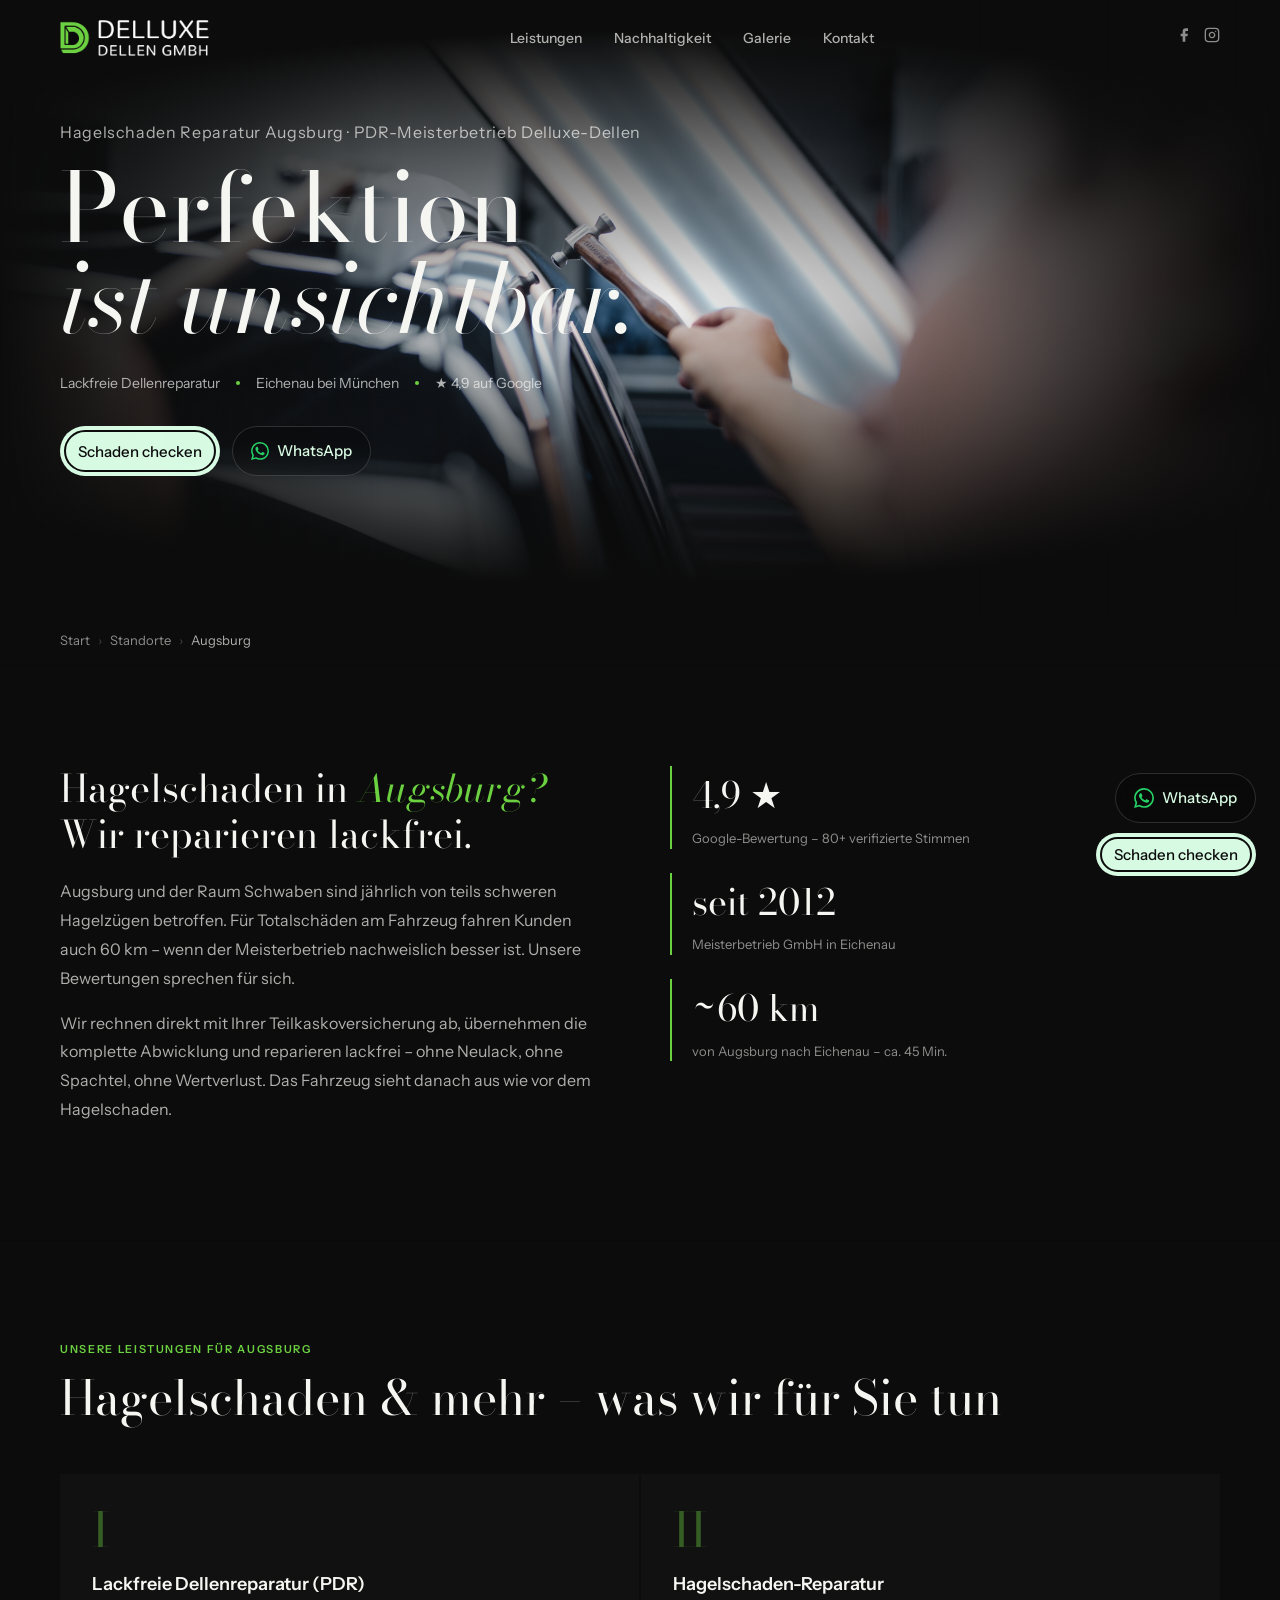
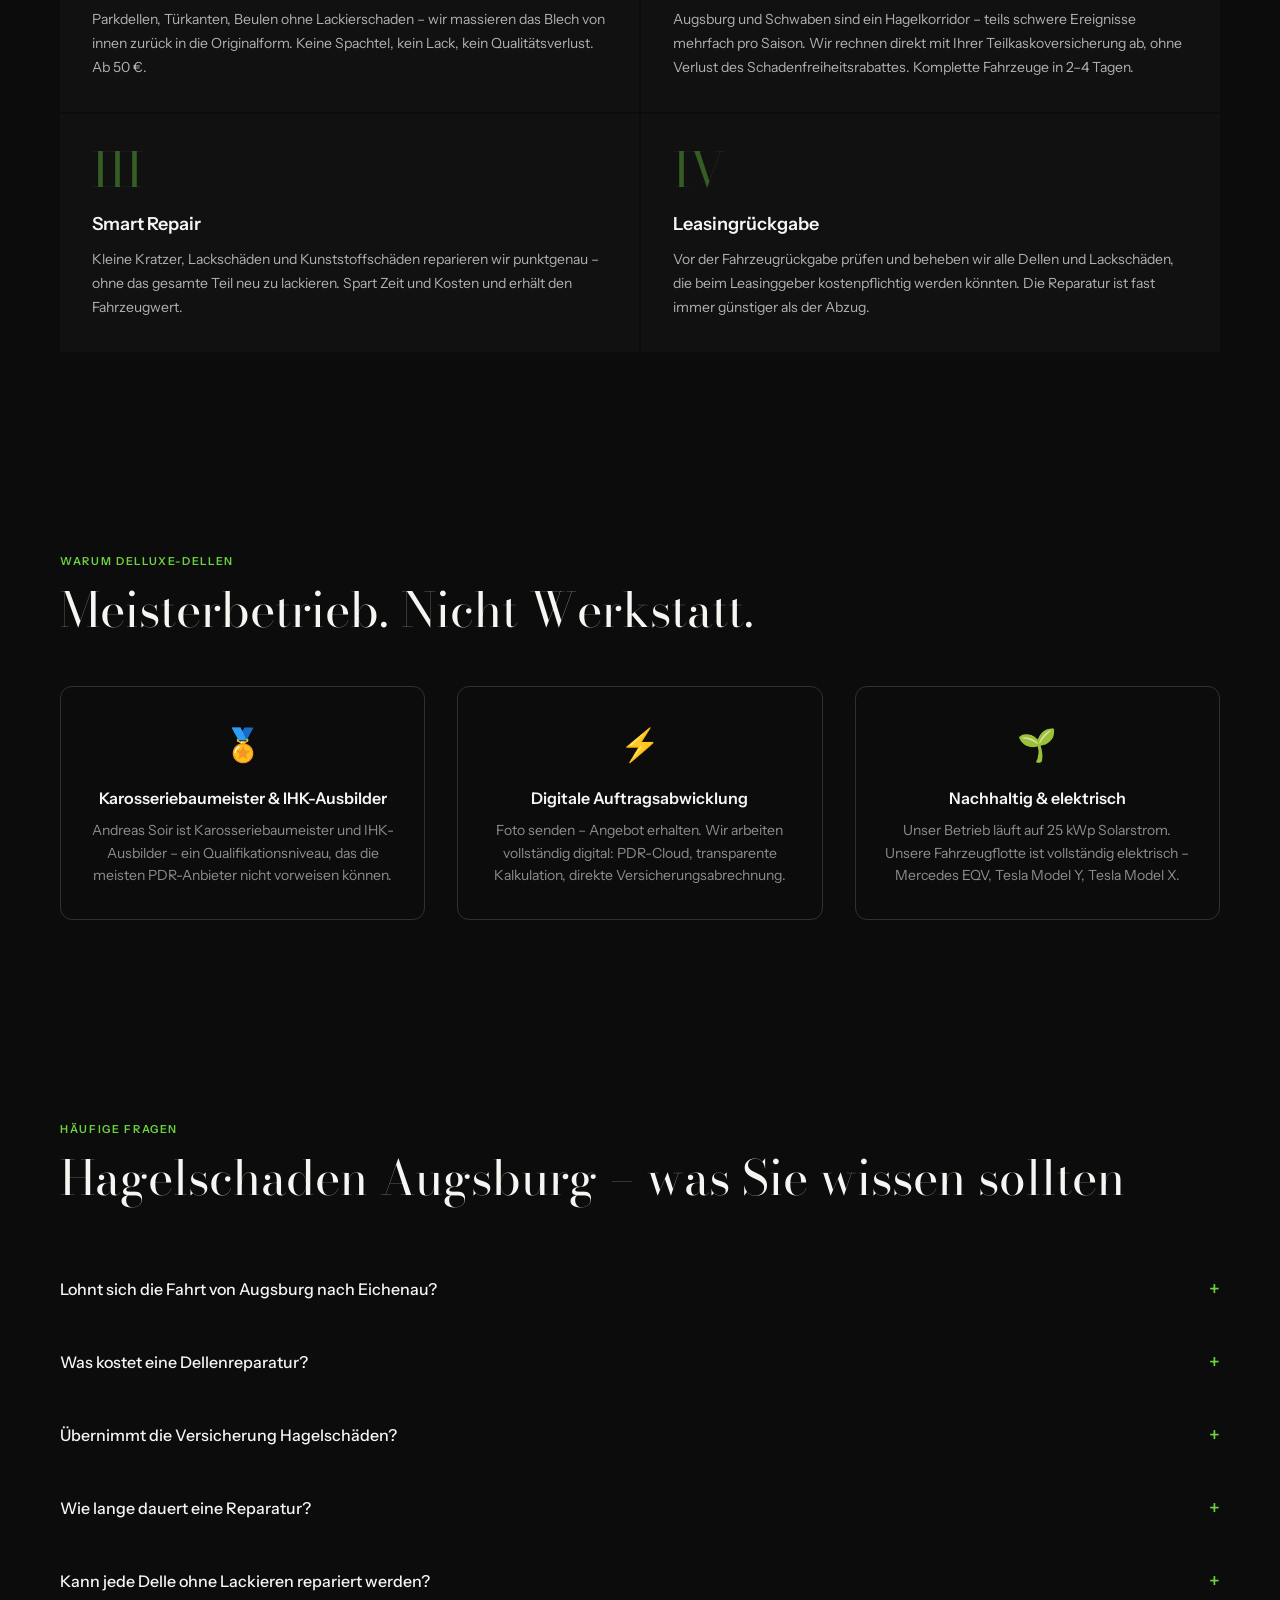
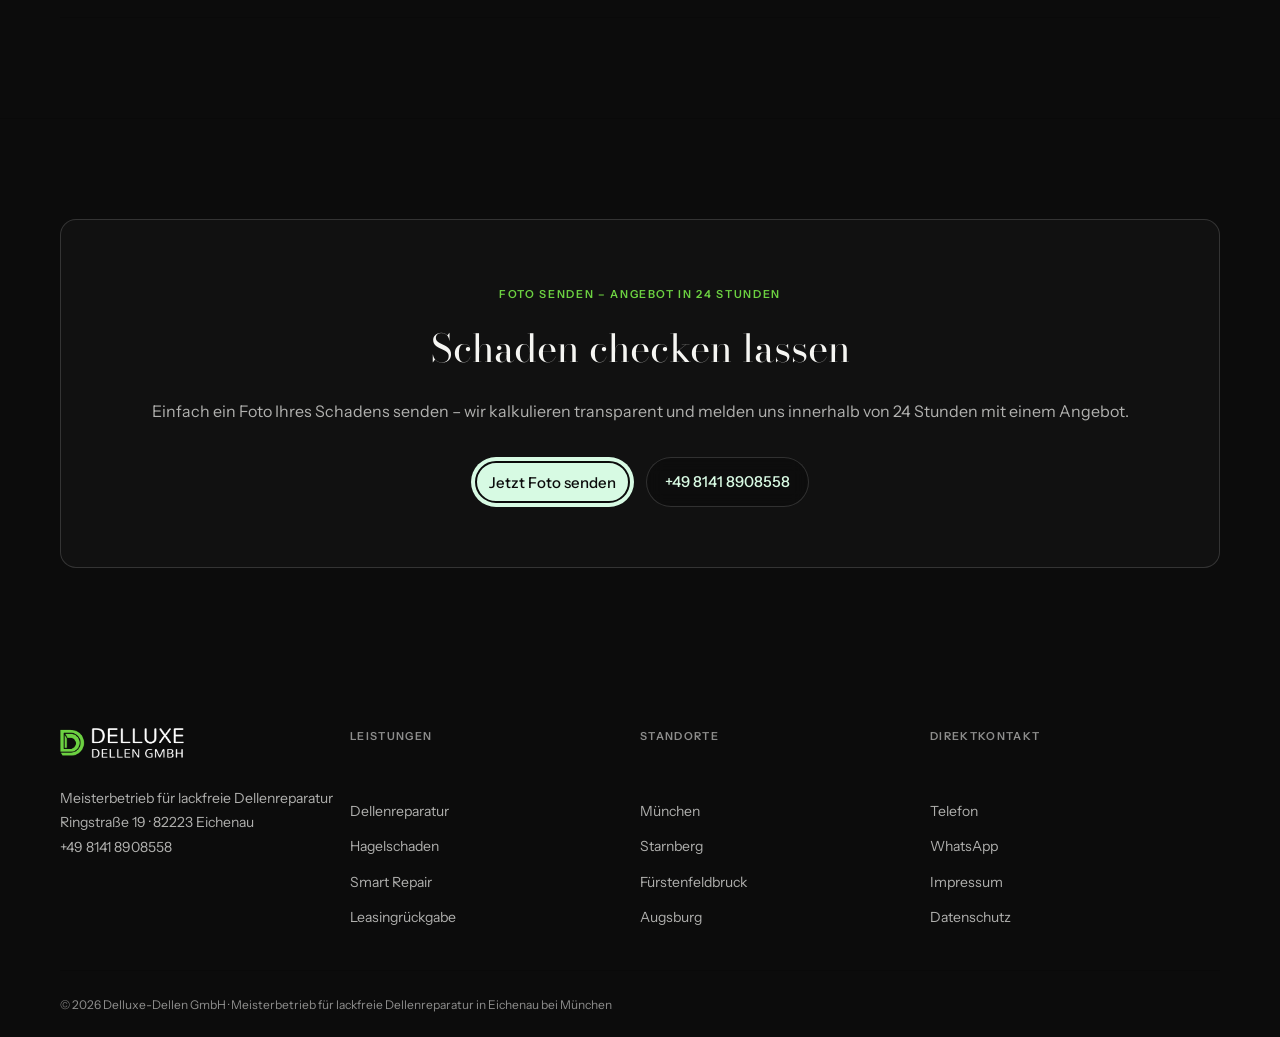
==== augsburg.html @ 66ffc624 "Subpages" ====
<!DOCTYPE html>
<html lang="de">
<head>
  <meta charset="UTF-8" />
  <link rel="icon" type="image/png" href="images/Logo/Icon_passend.png" />
  <meta name="viewport" content="width=device-width, initial-scale=1.0, viewport-fit=cover" />
  <title>Hagelschaden Reparatur Augsburg – Meisterbetrieb Delluxe-Dellen</title>
  <meta name="description" content="Hagelschaden in Augsburg? Meisterbetrieb aus Eichenau repariert lackfrei – Teilkasko übernimmt, kein Rabattverlust. PDR, Smart Repair. ★ 4,9 Google. Jetzt Foto senden." />
  <link rel="canonical" href="https://www.delluxe-dellen.de/augsburg.html" />

  <link rel="preconnect" href="https://fonts.googleapis.com" />
  <link rel="preconnect" href="https://fonts.gstatic.com" crossorigin />
  <link href="https://fonts.googleapis.com/css2?family=Bodoni+Moda:ital,opsz,wght@0,6..96,300;0,6..96,400;0,6..96,500;1,6..96,300;1,6..96,400&family=Instrument+Sans:wght@300;400;500;600&display=swap&font-display=swap" rel="stylesheet" />

  <script type="application/ld+json">
  {
    "@context": "https://schema.org",
    "@type": "BreadcrumbList",
    "itemListElement": [
      { "@type": "ListItem", "position": 1, "name": "Start", "item": "https://www.delluxe-dellen.de/" },
      { "@type": "ListItem", "position": 2, "name": "Standorte", "item": "https://www.delluxe-dellen.de/#standorte" },
      { "@type": "ListItem", "position": 3, "name": "Augsburg", "item": "https://www.delluxe-dellen.de/augsburg.html" }
    ]
  }
  </script>
  <script type="application/ld+json">
  {
    "@context": "https://schema.org",
    "@type": "AutoRepair",
    "name": "Delluxe-Dellen GmbH",
    "description": "Meisterbetrieb für lackfreie Dellenreparatur und Hagelschaden – Ihr Beulendoktor für Augsburg und Schwaben",
    "url": "https://www.delluxe-dellen.de/augsburg.html",
    "telephone": "+4981418908558",
    "address": {
      "@type": "PostalAddress",
      "streetAddress": "Ringstraße 19",
      "addressLocality": "Eichenau",
      "postalCode": "82223",
      "addressRegion": "Bayern",
      "addressCountry": "DE"
    },
    "areaServed": { "@type": "City", "name": "Augsburg" },
    "aggregateRating": { "@type": "AggregateRating", "ratingValue": "4.9", "reviewCount": "80" }
  }
  </script>

  <style>
    *, *::before, *::after { box-sizing: border-box; margin: 0; padding: 0; }
    :root {
      --delluxe_green:        #6cd141;
      --softgreen:            #dcffe8fa;
      --softgreen_transparent50: #dcffe850;
      --delluxe_black:        #0c0c0c;
      --delluxe_black_transparent55: #0c0c0c55;
      --delluxe_black_transparent85: #0c0c0c85;
      --delluxe_black_transparentC0: #0c0c0cc0;
      --delluxe_white:        #f5f5f2;
      --softgrey80:           #F5F5F2CC;
      --softgrey70:           #F5F5F2B3;
      --softgrey50:           #f5f5f28e;
      --black_transparent20:  #00000033;
      --white_transparent10:  #FFFFFF1A;
      --white_transparent15:  #FFFFFF26;
      --max-width: 1240px;
      --radius: 2px;
      --section-padding: 100px;
    }
    html { scroll-behavior: smooth; }
    body { background: var(--delluxe_black); color: var(--delluxe_white); font-family: 'Instrument Sans', sans-serif; font-size: 16px; line-height: 1.6; overflow-x: hidden; }
    .container { max-width: var(--max-width); margin: 0 auto; padding: 0 40px; }
    italic_green { font-style: italic; color: var(--delluxe_green); }
    .eyebrow { font-size: 11px; font-weight: 600; letter-spacing: 0.15em; text-transform: uppercase; color: var(--delluxe_green); }
    .section-title { font-family: 'Bodoni Moda', serif; font-size: clamp(28px, 4vw, 48px); font-weight: 400; line-height: 1.15; color: var(--delluxe_white); }
    .section-text { font-size: 16px; color: var(--softgrey70); line-height: 1.75; max-width: 640px; }

    /* BUTTONS */
    .btn { display: inline-flex; align-items: center; gap: 8px; padding: 12px 18px; border-radius: 999px; font-size: 15px; font-weight: 500; font-family: 'Instrument Sans', sans-serif; cursor: pointer; text-decoration: none; border: none; transition: opacity 0.2s, transform 0.2s; }
    .btn:hover { transform: translateY(-1px); }
    .btn--green { background: var(--softgreen); color: var(--delluxe_black); position: relative; }
    .btn--green::before { content: ''; position: absolute; inset: 4px; border-radius: inherit; border: 2px solid var(--delluxe_black); }
    .btn--secondary { background: var(--black_transparent20); color: var(--softgreen); border: 1px solid var(--white_transparent15); backdrop-filter: blur(8px); }

    /* NAVBAR */
    .navbar { position: fixed; top: 0; left: 0; right: 0; z-index: 1000; padding: 20px 0; transition: background 0.3s; }
    .navbar::after { content: ''; position: absolute; bottom: 0; left: 40px; right: 40px; height: 1px; background: var(--white_transparent15); opacity: 0; transition: opacity 0.3s; }
    .navbar.navbar--scrolled { background: linear-gradient(to bottom, var(--delluxe_black_transparent85) 0%, transparent 100%); }
    .navbar.navbar--scrolled::after { opacity: 1; }
    .navbar__inner { max-width: var(--max-width); margin: 0 auto; padding: 0 40px; display: flex; align-items: center; justify-content: space-between; }
    .navbar__logo img { display: block; }
    .navbar__links { display: flex; gap: 32px; }
    .navbar__links a { color: var(--softgrey70); text-decoration: none; font-size: 14px; font-weight: 500; transition: color 0.2s; }
    .navbar__links a:hover { color: var(--delluxe_white); }
    .navbar__right { display: flex; align-items: center; gap: 16px; }
    .navbar__social { display: flex; gap: 12px; }
    .navbar__social a { color: var(--softgrey50); transition: color 0.2s; }
    .navbar__social a:hover { color: var(--delluxe_white); }

    /* MOBILE NAVBAR */
    .navbar__mobile-bar { display: none; position: fixed; bottom: 20px; left: 0; right: 0; z-index: 1001; padding: 0 16px; justify-content: space-between; align-items: center; pointer-events: none; }
    .navbar__mobile-pill-left { display: flex; align-items: center; gap: 8px; background: var(--delluxe_black_transparent85); backdrop-filter: blur(12px); border: 1px solid var(--white_transparent15); border-radius: 999px; padding: 6px 14px; pointer-events: all; }
    .navbar__mobile-pill { display: flex; gap: 0; background: var(--delluxe_black_transparent85); backdrop-filter: blur(12px); border: 1px solid var(--white_transparent15); border-radius: 999px; overflow: hidden; pointer-events: all; }
    .navbar__mobile-pill-ghost { display: flex; align-items: center; padding: 6px 14px; }
    .navbar__mobile-pill-green { background: var(--delluxe_green); display: flex; align-items: center; padding: 6px 14px; }
    .navbar__mobile-social { display: flex; gap: 14px; }
    .navbar__mobile-social a { color: var(--softgrey70); }
    .navbar__hamburger { background: none; border: none; cursor: pointer; display: flex; flex-direction: column; gap: 4px; padding: 2px; }
    .navbar__hamburger .bar { display: block; width: 20px; height: 2px; background: var(--delluxe_black); border-radius: 2px; transition: transform 0.3s, opacity 0.3s; }
    .navbar__mobile-panel { position: fixed; inset: 0; z-index: 999; background: var(--delluxe_black); display: flex; align-items: center; justify-content: center; opacity: 0; pointer-events: none; transition: opacity 0.3s; }
    .navbar__mobile-panel.is-open { opacity: 1; pointer-events: all; }
    .navbar__mobile-links { display: flex; flex-direction: column; gap: 32px; text-align: center; }
    .navbar__mobile-link { font-family: 'Bodoni Moda', serif; font-size: 36px; color: var(--delluxe_white); text-decoration: none; }

    /* HERO */
    .hero { position: relative; min-height: 60vh; display: flex; align-items: flex-end; padding-bottom: 60px; overflow: hidden; }
    .hero__frame { position: absolute; inset: 0; overflow: hidden; }
    .hero__bg { position: absolute; inset: 0; background: var(--delluxe_black_transparent85) url('images/dellenreparatur.jpg') center/cover no-repeat; transform: scale(1.06); }
    .hero__overlay { position: absolute; inset: 0; background: linear-gradient(to right, var(--delluxe_black) 0%, transparent 30%, transparent 70%, var(--delluxe_black) 100%), radial-gradient(ellipse 150% 90% at center, transparent 0%, var(--delluxe_black) 50%); }
    .hero__content { position: relative; z-index: 2; width: 100%; max-width: var(--max-width); margin: 0 auto; padding: 120px 40px 80px; }
    .hero__eyebrow { font-family: 'Instrument Sans', sans-serif; font-size: clamp(13px, 1.5vw, 16px); font-weight: 400; color: var(--softgrey70); letter-spacing: 0.04em; margin-bottom: 16px; display: block; }
    .hero__title { font-family: 'Bodoni Moda', serif; font-size: clamp(48px, 8vw, 96px); line-height: 0.95; font-weight: 300; margin-bottom: 28px; }
    .hero__title-line1 { display: block; }
    .hero__title-line2 { display: block; font-style: italic; }
    .hero__subtitle { display: flex; align-items: center; gap: 16px; flex-wrap: wrap; }
    .hero__subtitle span { font-size: 14px; color: var(--softgrey70); }
    .hero__subtitle-dot { width: 4px; height: 4px; border-radius: 50%; background: var(--delluxe_green); }
    .hero__subtitle-star { color: var(--delluxe_green); }
    .hero__ctas { display: flex; gap: 12px; flex-wrap: wrap; margin-top: 32px; }

    /* BREADCRUMB */
    .breadcrumb { background: var(--delluxe_black); border-bottom: 1px solid var(--black_transparent20); padding: 14px 0; }
    .breadcrumb__inner { display: flex; align-items: center; gap: 8px; font-size: 13px; color: var(--softgrey50); }
    .breadcrumb__inner a { color: var(--softgrey50); text-decoration: none; transition: color 0.2s; }
    .breadcrumb__inner a:hover { color: var(--delluxe_white); }
    .breadcrumb__sep { color: var(--softgrey50); opacity: 0.4; }
    .breadcrumb__current { color: var(--softgrey70); }

    /* CONTENT SECTIONS */
    .lp-section { padding: var(--section-padding) 0; border-bottom: 1px solid var(--black_transparent20); }
    .lp-section__header { margin-bottom: 48px; }
    .lp-section__header .eyebrow { margin-bottom: 12px; display: block; }
    .lp-intro { padding: var(--section-padding) 0; border-bottom: 1px solid var(--black_transparent20); }
    .lp-intro__inner { display: grid; grid-template-columns: 1fr 1fr; gap: 60px; align-items: start; }
    .lp-intro__title { font-family: 'Bodoni Moda', serif; font-size: clamp(24px, 3vw, 38px); font-weight: 400; line-height: 1.2; margin-bottom: 20px; }
    .lp-intro__text { font-size: 16px; color: var(--softgrey70); line-height: 1.8; margin-bottom: 16px; }
    .lp-stats { display: flex; flex-direction: column; gap: 24px; }
    .lp-stat { border-left: 2px solid var(--delluxe_green); padding-left: 20px; }
    .lp-stat__value { font-family: 'Bodoni Moda', serif; font-size: 36px; font-weight: 300; color: var(--delluxe_white); }
    .lp-stat__label { font-size: 13px; color: var(--softgrey50); margin-top: 4px; }

    /* SERVICE CARDS */
    .services-grid { display: grid; grid-template-columns: repeat(2, 1fr); gap: 2px; }
    .svc-card { background: #111; padding: 32px; transition: background 0.2s; }
    .svc-card:hover { background: #151515; }
    .svc-card__num { font-family: 'Bodoni Moda', serif; font-size: 48px; font-weight: 300; color: var(--delluxe_green); opacity: 0.4; line-height: 1; margin-bottom: 16px; }
    .svc-card__title { font-size: 18px; font-weight: 600; color: var(--delluxe_white); margin-bottom: 10px; }
    .svc-card__text { font-size: 14px; color: var(--softgrey70); line-height: 1.7; }

    /* TRUST */
    .trust-grid { display: grid; grid-template-columns: repeat(3, 1fr); gap: 32px; }
    .trust-item { text-align: center; padding: 32px 24px; border: 1px solid var(--white_transparent15); border-radius: 12px; }
    .trust-item__icon { font-size: 32px; margin-bottom: 16px; }
    .trust-item__title { font-weight: 600; color: var(--delluxe_white); margin-bottom: 8px; }
    .trust-item__text { font-size: 14px; color: var(--softgrey50); line-height: 1.6; }

    /* FAQ */
    .faq-list { display: flex; flex-direction: column; }
    .faq-item { border-bottom: 1px solid var(--black_transparent20); }
    .faq-question { width: 100%; background: none; border: none; color: var(--delluxe_white); font-family: 'Instrument Sans', sans-serif; font-size: 16px; font-weight: 500; padding: 24px 0; display: flex; justify-content: space-between; align-items: center; cursor: pointer; text-align: left; gap: 16px; }
    .faq-icon { color: var(--delluxe_green); font-size: 20px; flex-shrink: 0; transition: transform 0.3s; }
    .faq-answer { max-height: 0; overflow: hidden; transition: max-height 0.3s ease, padding 0.3s ease; }
    .faq-answer p { font-size: 15px; color: var(--softgrey70); line-height: 1.75; padding-bottom: 20px; border-top: 1px solid var(--black_transparent20); padding-top: 16px; }
    .faq-item.is-open .faq-answer { max-height: 300px; }
    .faq-item.is-open .faq-icon { transform: rotate(45deg); }

    /* CTA SECTION */
    .lp-cta { padding: var(--section-padding) 0; }
    .lp-cta__box { background: #111; border: 1px solid var(--white_transparent15); border-radius: 16px; padding: 60px; text-align: center; }
    .lp-cta__title { font-family: 'Bodoni Moda', serif; font-size: clamp(24px, 3vw, 40px); font-weight: 400; margin: 12px 0 20px; }
    .lp-cta__text { font-size: 16px; color: var(--softgrey70); margin-bottom: 32px; }
    .lp-cta__btns { display: flex; gap: 12px; justify-content: center; flex-wrap: wrap; }

    /* FOOTER */
    .footer { padding: 60px 0 0; background: var(--delluxe_black); }
    .footer__table { width: 100%; border-collapse: collapse; }
    .footer__table th { text-align: left; padding-bottom: 20px; vertical-align: top; width: 25%; }
    .footer__table td { text-align: left; padding-bottom: 40px; vertical-align: top; }
    .footer__col-title { font-size: 11px; font-weight: 600; letter-spacing: 0.12em; text-transform: uppercase; color: var(--softgrey50); }
    .footer__links { list-style: none; margin-top: 12px; display: flex; flex-direction: column; gap: 10px; }
    .footer__links a { color: var(--softgrey70); text-decoration: none; font-size: 14px; transition: color 0.2s; }
    .footer__links a:hover { color: var(--delluxe_white); }
    .footer__bottom { border-top: 1px solid var(--black_transparent20); padding: 20px 0; }
    .footer__copyright { font-size: 12px; color: var(--softgrey50); }

    /* CTA FLOAT */
    .cta-float { position: fixed; bottom: 24px; right: 24px; z-index: 998; display: flex; flex-direction: column; gap: 10px; align-items: flex-end; }

    /* MODAL */
    .schaden-modal { position: fixed; inset: 0; z-index: 9999; display: flex; align-items: center; justify-content: center; padding: 20px; background: transparent; opacity: 0; pointer-events: none; transition: opacity 0.3s ease; }
    .schaden-modal.is-open { opacity: 1; pointer-events: all; }
    .schaden-modal__box { background: var(--black_transparent20); backdrop-filter: blur(8px); border: 1px solid var(--white_transparent15); border-radius: 16px; padding: 40px 36px 36px; width: 100%; max-width: 520px; max-height: 90vh; overflow-y: auto; position: relative; transform: translateY(16px); transition: transform 0.3s ease; }
    .schaden-modal__box::-webkit-scrollbar { width: 6px; }
    .schaden-modal__box::-webkit-scrollbar-track { background: transparent; }
    .schaden-modal__box::-webkit-scrollbar-thumb { background: #333; border-radius: 3px; }
    .schaden-modal__box { scrollbar-width: thin; scrollbar-color: #333 transparent; }
    .schaden-modal.is-open .schaden-modal__box { transform: translateY(0); }
    .schaden-modal__close { position: absolute; top: 16px; right: 16px; background: var(--black_transparent20); border: 1px solid var(--white_transparent15); color: var(--softgrey70); border-radius: 50%; width: 36px; height: 36px; font-size: 18px; cursor: pointer; display: flex; align-items: center; justify-content: center; transition: color 0.2s; }
    .schaden-modal__title { font-size: 22px; font-weight: 700; color: var(--delluxe_white); margin: 0 0 4px; }
    .schaden-modal__sub { font-size: 14px; color: var(--softgrey50); margin: 0 0 28px; }
    .schaden-form { display: flex; flex-direction: column; gap: 14px; }
    .schaden-form__row { display: grid; grid-template-columns: 1fr 1fr; gap: 14px; }
    .schaden-form__group { display: flex; flex-direction: column; gap: 6px; }
    .schaden-form__label { font-size: 12px; font-weight: 600; letter-spacing: 0.05em; color: var(--softgrey50); text-transform: uppercase; }
    .schaden-form__label .optional { font-weight: 400; text-transform: none; letter-spacing: 0; font-size: 11px; margin-left: 4px; }
    .schaden-form__input { background: #1e1e1e; border: 1px solid #333; border-radius: 8px; padding: 11px 14px; font-size: 15px; color: var(--delluxe_white); font-family: 'Instrument Sans', sans-serif; outline: none; transition: border-color 0.2s; width: 100%; box-sizing: border-box; }
    .schaden-form__input::placeholder { color: #555; }
    .schaden-form__input:focus { border-color: var(--delluxe_green); }
    .schaden-form__upload { background: #1e1e1e; border: 1px dashed #444; border-radius: 8px; padding: 20px 14px; text-align: center; cursor: pointer; position: relative; transition: border-color 0.2s; }
    .schaden-form__upload:hover { border-color: var(--delluxe_green); }
    .schaden-form__upload input[type="file"] { position: absolute; inset: 0; opacity: 0; cursor: pointer; width: 100%; height: 100%; }
    .schaden-form__upload-icon { font-size: 28px; margin-bottom: 6px; }
    .schaden-form__upload-text { font-size: 13px; color: var(--softgrey50); }
    .schaden-form__upload-text strong { color: var(--softgrey70); }
    .schaden-form__upload-names { margin-top: 8px; font-size: 12px; color: var(--softgrey70); }
    .schaden-form__divider { display: flex; align-items: center; gap: 12px; color: var(--softgrey50); font-size: 12px; margin: 4px 0; }
    .schaden-form__divider::before, .schaden-form__divider::after { content: ''; flex: 1; height: 1px; background: #2a2a2a; }
    .schaden-form__submit { margin-top: 6px; width: 100%; justify-content: center; font-size: 16px; padding: 14px; }

    @media (max-width: 820px) {
      .container { padding: 0 20px; }
      .navbar__links, .navbar__right { display: none; }
      .navbar__mobile-bar { display: flex; }
      .hero__content { padding: 100px 20px 60px; }
      .lp-intro__inner { grid-template-columns: 1fr; gap: 32px; }
      .services-grid { grid-template-columns: 1fr; }
      .trust-grid { grid-template-columns: 1fr; }
      .lp-cta__box { padding: 40px 24px; }
      .footer__table { display: none; }
      .cta-float { bottom: 90px; right: 16px; }
      .schaden-form__row { grid-template-columns: 1fr; }
      .schaden-modal__box { padding: 28px 20px 24px; }
    }
  </style>
</head>
<body>

  <!-- NAVIGATION -->
  <header class="navbar" id="navbar">
    <div class="navbar__inner">
      <a class="navbar__logo" href="index.html">
        <img src="images/Logo/logo-delluxe-dellen-gruen-weiss-passend.png" alt="Delluxe-Dellen GmbH Logo" height="36" />
      </a>
      <nav class="navbar__links" aria-label="Hauptnavigation">
        <a href="index.html#leistungen">Leistungen</a>
        <a href="index.html#nachhaltigkeit">Nachhaltigkeit</a>
        <a href="index.html#galerie">Galerie</a>
        <a href="index.html#kontakt">Kontakt</a>
      </nav>
      <div class="navbar__right">
        <div class="navbar__social">
          <a href="https://facebook.com" aria-label="Facebook" target="_blank" rel="noopener"><svg width="16" height="16" viewBox="0 0 24 24" fill="currentColor"><path d="M18 2h-3a5 5 0 0 0-5 5v3H7v4h3v8h4v-8h3l1-4h-4V7a1 1 0 0 1 1-1h3z"/></svg></a>
          <a href="https://instagram.com" aria-label="Instagram" target="_blank" rel="noopener"><svg width="16" height="16" viewBox="0 0 24 24" fill="none" stroke="currentColor" stroke-width="2" stroke-linecap="round" stroke-linejoin="round"><rect x="2" y="2" width="20" height="20" rx="5"/><path d="M16 11.37A4 4 0 1 1 12.63 8 4 4 0 0 1 16 11.37z"/><line x1="17.5" y1="6.5" x2="17.51" y2="6.5"/></svg></a>
        </div>
      </div>
    </div>
  </header>
  <div class="navbar__mobile-bar" id="navMobileBar">
    <div class="navbar__mobile-pill-left">
      <a href="index.html"><img src="images/Logo/Icon_91px_hoch.png" alt="Delluxe-Dellen Icon" height="30" loading="lazy" /></a>
      <a href="index.html"><img src="images/Logo/logo-delluxe-dellen-gruen-weiss-passend.png" alt="Logo" height="30" /></a>
    </div>
    <div class="navbar__mobile-pill">
      <div class="navbar__mobile-pill-ghost">
        <div class="navbar__mobile-social">
          <a href="https://facebook.com" aria-label="Facebook" target="_blank" rel="noopener"><svg width="20" height="20" viewBox="0 0 24 24" fill="currentColor"><path d="M18 2h-3a5 5 0 0 0-5 5v3H7v4h3v8h4v-8h3l1-4h-4V7a1 1 0 0 1 1-1h3z"/></svg></a>
          <a href="https://instagram.com" aria-label="Instagram" target="_blank" rel="noopener"><svg width="20" height="20" viewBox="0 0 24 24" fill="none" stroke="currentColor" stroke-width="2" stroke-linecap="round" stroke-linejoin="round"><rect x="2" y="2" width="20" height="20" rx="5"/><path d="M16 11.37A4 4 0 1 1 12.63 8 4 4 0 0 1 16 11.37z"/><line x1="17.5" y1="6.5" x2="17.51" y2="6.5"/></svg></a>
        </div>
      </div>
      <div class="navbar__mobile-pill-green">
        <button class="navbar__hamburger" id="navHamburger" aria-label="Menü öffnen" aria-expanded="false">
          <span class="bar"></span><span class="bar"></span><span class="bar"></span>
        </button>
      </div>
    </div>
  </div>
  <div class="navbar__mobile-panel" id="navMobilePanel" aria-hidden="true">
    <nav class="navbar__mobile-links">
      <a href="index.html#leistungen" class="navbar__mobile-link">Leistungen</a>
      <a href="index.html#nachhaltigkeit" class="navbar__mobile-link">Nachhaltigkeit</a>
      <a href="index.html#galerie" class="navbar__mobile-link">Galerie</a>
      <a href="index.html#kontakt" class="navbar__mobile-link">Kontakt</a>
    </nav>
  </div>

  <!-- HERO -->
  <section class="hero" aria-label="Hero">
    <div class="hero__frame">
      <div class="hero__bg"></div>
      <div class="hero__overlay"></div>
    </div>
    <div class="hero__content">
      <span class="hero__eyebrow">Hagelschaden Reparatur Augsburg &middot; PDR-Meisterbetrieb Delluxe-Dellen</span>
      <div class="hero__title">
        <span class="hero__title-line1">Perfektion</span>
        <span class="hero__title-line2">ist unsichtbar.</span>
      </div>
      <div class="hero__subtitle">
        <span>Lackfreie Dellenreparatur</span>
        <span class="hero__subtitle-dot"></span>
        <span>Eichenau bei München</span>
        <span class="hero__subtitle-dot"></span>
        <span><span class="hero__subtitle-star">&#9733;</span> 4,9 auf Google</span>
      </div>
      <div class="hero__ctas">
        <button class="btn btn--green" id="schadenModalOpen">Schaden checken</button>
        <a href="https://wa.me/4917622835683" class="btn btn--secondary" target="_blank" rel="noopener">
          <svg viewBox="0 0 24 24" width="18" height="18" fill="#25D366"><path d="M17.472 14.382c-.297-.149-1.758-.867-2.03-.967-.273-.099-.471-.148-.67.15-.197.297-.767.966-.94 1.164-.173.199-.347.223-.644.075-.297-.15-1.255-.463-2.39-1.475-.883-.788-1.48-1.761-1.653-2.059-.173-.297-.018-.458.13-.606.134-.133.298-.347.446-.52.149-.174.198-.298.298-.497.099-.198.05-.371-.025-.52-.075-.149-.669-1.612-.916-2.207-.242-.579-.487-.5-.669-.51-.173-.008-.371-.01-.57-.01-.198 0-.52.074-.792.372-.272.297-1.04 1.016-1.04 2.479 0 1.462 1.065 2.875 1.213 3.074.149.198 2.096 3.2 5.077 4.487.709.306 1.262.489 1.694.625.712.227 1.36.195 1.871.118.571-.085 1.758-.719 2.006-1.413.248-.694.248-1.289.173-1.413-.074-.124-.272-.198-.57-.347m-5.421 7.403h-.004a9.87 9.87 0 0 1-5.031-1.378l-.361-.214-3.741.982.998-3.648-.235-.374a9.86 9.86 0 0 1-1.51-5.26c.001-5.45 4.436-9.884 9.888-9.884 2.64 0 5.122 1.03 6.988 2.898a9.825 9.825 0 0 1 2.893 6.994c-.003 5.45-4.437 9.884-9.885 9.884m8.413-18.297A11.815 11.815 0 0 0 12.05 0C5.495 0 .16 5.335.157 11.892c0 2.096.547 4.142 1.588 5.945L.057 24l6.305-1.654a11.882 11.882 0 0 0 5.683 1.448h.005c6.554 0 11.89-5.335 11.893-11.893a11.821 11.821 0 0 0-3.48-8.413z"/></svg>
          WhatsApp
        </a>
      </div>
    </div>
  </section>

  <!-- BREADCRUMB -->
  <nav class="breadcrumb" aria-label="Breadcrumb">
    <div class="container">
      <div class="breadcrumb__inner">
        <a href="index.html">Start</a>
        <span class="breadcrumb__sep">›</span>
        <a href="index.html">Standorte</a>
        <span class="breadcrumb__sep">›</span>
        <span class="breadcrumb__current">Augsburg</span>
      </div>
    </div>
  </nav>

  <!-- INTRO -->
  <section class="lp-intro">
    <div class="container">
      <div class="lp-intro__inner">
        <div>
          <h1 class="lp-intro__title">Hagelschaden in <italic_green>Augsburg?</italic_green><br>Wir reparieren lackfrei.</h1>
          <p class="lp-intro__text">Augsburg und der Raum Schwaben sind jährlich von teils schweren Hagelzügen betroffen. Für Totalschäden am Fahrzeug fahren Kunden auch 60 km – wenn der Meisterbetrieb nachweislich besser ist. Unsere Bewertungen sprechen für sich.</p>
          <p class="lp-intro__text">Wir rechnen direkt mit Ihrer Teilkaskoversicherung ab, übernehmen die komplette Abwicklung und reparieren lackfrei – ohne Neulack, ohne Spachtel, ohne Wertverlust. Das Fahrzeug sieht danach aus wie vor dem Hagelschaden.</p>
        </div>
        <div class="lp-stats">
          <div class="lp-stat">
            <div class="lp-stat__value">4,9 ★</div>
            <div class="lp-stat__label">Google-Bewertung – 80+ verifizierte Stimmen</div>
          </div>
          <div class="lp-stat">
            <div class="lp-stat__value">seit 2012</div>
            <div class="lp-stat__label">Meisterbetrieb GmbH in Eichenau</div>
          </div>
          <div class="lp-stat">
            <div class="lp-stat__value">~60 km</div>
            <div class="lp-stat__label">von Augsburg nach Eichenau – ca. 45 Min.</div>
          </div>
        </div>
      </div>
    </div>
  </section>

  <!-- LEISTUNGEN -->
  <section class="lp-section">
    <div class="container">
      <div class="lp-section__header">
        <span class="eyebrow">Unsere Leistungen für Augsburg</span>
        <h2 class="section-title">Hagelschaden &amp; mehr – was wir für Sie tun</h2>
      </div>
      <div class="services-grid">
        <div class="svc-card">
          <div class="svc-card__num">I</div>
          <div class="svc-card__title">Lackfreie Dellenreparatur (PDR)</div>
          <p class="svc-card__text">Parkdellen, Türkanten, Beulen ohne Lackierschaden – wir massieren das Blech von innen zurück in die Originalform. Keine Spachtel, kein Lack, kein Qualitätsverlust. Ab 50 €.</p>
        </div>
        <div class="svc-card">
          <div class="svc-card__num">II</div>
          <div class="svc-card__title">Hagelschaden-Reparatur</div>
          <p class="svc-card__text">Augsburg und Schwaben sind ein Hagelkorridor – teils schwere Ereignisse mehrfach pro Saison. Wir rechnen direkt mit Ihrer Teilkaskoversicherung ab, ohne Verlust des Schadenfreiheitsrabattes. Komplette Fahrzeuge in 2–4 Tagen.</p>
        </div>
        <div class="svc-card">
          <div class="svc-card__num">III</div>
          <div class="svc-card__title">Smart Repair</div>
          <p class="svc-card__text">Kleine Kratzer, Lackschäden und Kunststoffschäden reparieren wir punktgenau – ohne das gesamte Teil neu zu lackieren. Spart Zeit und Kosten und erhält den Fahrzeugwert.</p>
        </div>
        <div class="svc-card">
          <div class="svc-card__num">IV</div>
          <div class="svc-card__title">Leasingrückgabe</div>
          <p class="svc-card__text">Vor der Fahrzeugrückgabe prüfen und beheben wir alle Dellen und Lackschäden, die beim Leasinggeber kostenpflichtig werden könnten. Die Reparatur ist fast immer günstiger als der Abzug.</p>
        </div>
      </div>
    </div>
  </section>

  <!-- TRUST -->
  <section class="lp-section">
    <div class="container">
      <div class="lp-section__header">
        <span class="eyebrow">Warum Delluxe-Dellen</span>
        <h2 class="section-title">Meisterbetrieb. Nicht Werkstatt.</h2>
      </div>
      <div class="trust-grid">
        <div class="trust-item">
          <div class="trust-item__icon">🏅</div>
          <div class="trust-item__title">Karosseriebaumeister & IHK-Ausbilder</div>
          <p class="trust-item__text">Andreas Soir ist Karosseriebaumeister und IHK-Ausbilder – ein Qualifikationsniveau, das die meisten PDR-Anbieter nicht vorweisen können.</p>
        </div>
        <div class="trust-item">
          <div class="trust-item__icon">⚡</div>
          <div class="trust-item__title">Digitale Auftragsabwicklung</div>
          <p class="trust-item__text">Foto senden – Angebot erhalten. Wir arbeiten vollständig digital: PDR-Cloud, transparente Kalkulation, direkte Versicherungsabrechnung.</p>
        </div>
        <div class="trust-item">
          <div class="trust-item__icon">🌱</div>
          <div class="trust-item__title">Nachhaltig & elektrisch</div>
          <p class="trust-item__text">Unser Betrieb läuft auf 25 kWp Solarstrom. Unsere Fahrzeugflotte ist vollständig elektrisch – Mercedes EQV, Tesla Model Y, Tesla Model X.</p>
        </div>
      </div>
    </div>
  </section>

  <!-- FAQ -->
  <section class="lp-section">
    <div class="container">
      <div class="lp-section__header">
        <span class="eyebrow">Häufige Fragen</span>
        <h2 class="section-title">Hagelschaden Augsburg – was Sie wissen sollten</h2>
      </div>
      <div class="faq-list">
        <div class="faq-item">
          <button class="faq-question">Lohnt sich die Fahrt von Augsburg nach Eichenau?<span class="faq-icon">+</span></button>
          <div class="faq-answer"><p>Bei einem Hagelschaden definitiv. Augsburg liegt ca. 60 km und 45 Minuten von uns entfernt. Bei einem Totalschaden durch Hagel spart die Fahrt zu einem spezialisierten Meisterbetrieb oft mehrere hundert Euro gegenüber lokalen Angeboten ohne PDR-Expertise. Und die Versicherung übernimmt die Reparatur sowieso.</p></div>
        </div>
        <div class="faq-item">
          <button class="faq-question">Was kostet eine Dellenreparatur?<span class="faq-icon">+</span></button>
          <div class="faq-answer"><p>Kleine Dellen kosten 50–80 €, mittlere 80–150 €, Hagelschäden je nach Umfang 300–1.500 €. PDR ist bis zu 70 % günstiger als konventionelle Lackierung – und der Originallack bleibt erhalten.</p></div>
        </div>
        <div class="faq-item">
          <button class="faq-question">Übernimmt die Versicherung Hagelschäden?<span class="faq-icon">+</span></button>
          <div class="faq-answer"><p>Ja. Die Teilkaskoversicherung übernimmt Hagelschäden in der Regel vollständig – ohne Verlust des Schadenfreiheitsrabattes. Wir unterstützen Sie bei der gesamten Abwicklung mit Ihrer Versicherung.</p></div>
        </div>
        <div class="faq-item">
          <button class="faq-question">Wie lange dauert eine Reparatur?<span class="faq-icon">+</span></button>
          <div class="faq-answer"><p>Einzelne Dellen sind in 1–3 Stunden behoben. Umfangreiche Hagelschäden benötigen 2–4 Tage. Sie erhalten vorab eine genaue Zeitangabe und können Ihr Fahrzeug anschließend direkt weiterfahren.</p></div>
        </div>
        <div class="faq-item">
          <button class="faq-question">Kann jede Delle ohne Lackieren repariert werden?<span class="faq-icon">+</span></button>
          <div class="faq-answer"><p>In den meisten Fällen ja – vorausgesetzt, der Originallack ist intakt. Ausnahmen sind scharfkantige Dellen, überdehnte Stellen oder Karosserierippen. Wir begutachten Ihr Fahrzeug kostenfrei und sagen Ihnen ehrlich, was möglich ist.</p></div>
        </div>
      </div>
    </div>
  </section>

  <!-- CTA -->
  <section class="lp-cta">
    <div class="container">
      <div class="lp-cta__box">
        <span class="eyebrow">Foto senden – Angebot in 24 Stunden</span>
        <h2 class="lp-cta__title">Schaden checken lassen</h2>
        <p class="lp-cta__text">Einfach ein Foto Ihres Schadens senden – wir kalkulieren transparent und melden uns innerhalb von 24 Stunden mit einem Angebot.</p>
        <div class="lp-cta__btns">
          <button class="btn btn--green" id="schadenModalOpen2">Jetzt Foto senden</button>
          <a href="tel:+4981418908558" class="btn btn--secondary">+49 8141 8908558</a>
        </div>
      </div>
    </div>
  </section>

  <!-- FOOTER -->
  <footer class="footer">
    <div class="container">
      <table class="footer__table">
        <thead>
          <tr>
            <th><a href="index.html"><img src="images/Logo/logo-delluxe-dellen-gruen-weiss-passend.png" alt="Delluxe-Dellen GmbH Logo" height="30" loading="lazy" /></a></th>
            <th><div class="footer__col-title">Leistungen</div></th>
            <th><div class="footer__col-title">Standorte</div></th>
            <th><div class="footer__col-title">Direktkontakt</div></th>
          </tr>
        </thead>
        <tbody>
          <tr>
            <td><p class="section-text" style="margin-bottom:0;font-size:14px">Meisterbetrieb für lackfreie Dellenreparatur<br>Ringstraße 19 · 82223 Eichenau<br>+49 8141 8908558</p></td>
            <td><ul class="footer__links">
              <li><a href="index.html#leistungen">Dellenreparatur</a></li>
              <li><a href="index.html#leistungen">Hagelschaden</a></li>
              <li><a href="index.html#leistungen">Smart Repair</a></li>
              <li><a href="index.html#leistungen">Leasingrückgabe</a></li>
            </ul></td>
            <td><ul class="footer__links">
              <li><a href="muenchen.html">München</a></li>
              <li><a href="starnberg.html">Starnberg</a></li>
              <li><a href="fuerstenfeldbruck.html">Fürstenfeldbruck</a></li>
              <li><a href="augsburg.html">Augsburg</a></li>
            </ul></td>
            <td><ul class="footer__links">
              <li><a href="tel:+4981418908558">Telefon</a></li>
              <li><a href="https://wa.me/4917622835683" target="_blank" rel="noopener">WhatsApp</a></li>
              <li><a href="index.html#impressum">Impressum</a></li>
              <li><a href="index.html#datenschutz">Datenschutz</a></li>
            </ul></td>
          </tr>
        </tbody>
      </table>
      <div class="footer__bottom">
        <span class="footer__copyright">&copy; 2026 Delluxe-Dellen GmbH &middot; Meisterbetrieb für lackfreie Dellenreparatur in Eichenau bei München</span>
      </div>
    </div>
  </footer>

  <!-- MODAL -->
  <div class="schaden-modal" id="schadenModal" role="dialog" aria-modal="true" aria-label="Schaden einreichen">
    <div class="schaden-modal__box">
      <button class="schaden-modal__close" id="schadenModalClose" aria-label="Schließen">&times;</button>
      <h2 class="schaden-modal__title">Schaden checken</h2>
      <p class="schaden-modal__sub">Wir melden uns innerhalb von 24 Stunden mit einem Angebot.</p>
      <form class="schaden-form" id="schadenForm" novalidate>
        <div class="schaden-form__row">
          <div class="schaden-form__group">
            <label class="schaden-form__label" for="sf-vorname">Vorname <span style="color:var(--delluxe_green)">*</span></label>
            <input class="schaden-form__input" type="text" id="sf-vorname" name="vorname" placeholder="Max" required autocomplete="given-name">
          </div>
          <div class="schaden-form__group">
            <label class="schaden-form__label" for="sf-name">Nachname <span style="color:var(--delluxe_green)">*</span></label>
            <input class="schaden-form__input" type="text" id="sf-name" name="name" placeholder="Müller" required autocomplete="family-name">
          </div>
        </div>
        <div class="schaden-form__group">
          <label class="schaden-form__label" for="sf-telefon">Telefonnummer <span style="color:var(--delluxe_green)">*</span></label>
          <input class="schaden-form__input" type="tel" id="sf-telefon" name="telefon" placeholder="+49 176 12345678" required autocomplete="tel">
        </div>
        <div class="schaden-form__group">
          <label class="schaden-form__label">Fotos &amp; Videos des Schadens</label>
          <div class="schaden-form__upload">
            <input type="file" id="sf-upload" name="dateien" accept="image/*,video/*" multiple>
            <div class="schaden-form__upload-icon">📎</div>
            <div class="schaden-form__upload-text"><strong>Dateien auswählen</strong> oder hier ablegen</div>
            <div class="schaden-form__upload-text">mehrere Bilder &amp; Videos möglich</div>
            <div class="schaden-form__upload-names" id="sfFileNames"></div>
          </div>
        </div>
        <div class="schaden-form__divider">Optional</div>
        <div class="schaden-form__group">
          <label class="schaden-form__label" for="sf-mail">E-Mail <span class="optional">(optional)</span></label>
          <input class="schaden-form__input" type="email" id="sf-mail" name="mail" placeholder="max@beispiel.de" autocomplete="email">
        </div>
        <div class="schaden-form__group">
          <label class="schaden-form__label" for="sf-mitteilung">Mitteilung <span class="optional">(optional)</span></label>
          <textarea class="schaden-form__input" id="sf-mitteilung" name="mitteilung" placeholder="Beschreiben Sie kurz den Schaden …" rows="3" style="resize:vertical"></textarea>
        </div>
        <button type="submit" class="btn btn--green schaden-form__submit">Anfrage absenden</button>
      </form>
    </div>
  </div>

  <!-- CTA FLOAT -->
  <div class="cta-float">
    <a href="https://wa.me/4917622835683" class="btn btn--secondary" target="_blank" rel="noopener">
      <svg viewBox="0 0 24 24" width="20" height="20" fill="#25D366"><path d="M17.472 14.382c-.297-.149-1.758-.867-2.03-.967-.273-.099-.471-.148-.67.15-.197.297-.767.966-.94 1.164-.173.199-.347.223-.644.075-.297-.15-1.255-.463-2.39-1.475-.883-.788-1.48-1.761-1.653-2.059-.173-.297-.018-.458.13-.606.134-.133.298-.347.446-.52.149-.174.198-.298.298-.497.099-.198.05-.371-.025-.52-.075-.149-.669-1.612-.916-2.207-.242-.579-.487-.5-.669-.51-.173-.008-.371-.01-.57-.01-.198 0-.52.074-.792.372-.272.297-1.04 1.016-1.04 2.479 0 1.462 1.065 2.875 1.213 3.074.149.198 2.096 3.2 5.077 4.487.709.306 1.262.489 1.694.625.712.227 1.36.195 1.871.118.571-.085 1.758-.719 2.006-1.413.248-.694.248-1.289.173-1.413-.074-.124-.272-.198-.57-.347m-5.421 7.403h-.004a9.87 9.87 0 0 1-5.031-1.378l-.361-.214-3.741.982.998-3.648-.235-.374a9.86 9.86 0 0 1-1.51-5.26c.001-5.45 4.436-9.884 9.888-9.884 2.64 0 5.122 1.03 6.988 2.898a9.825 9.825 0 0 1 2.893 6.994c-.003 5.45-4.437 9.884-9.885 9.884m8.413-18.297A11.815 11.815 0 0 0 12.05 0C5.495 0 .16 5.335.157 11.892c0 2.096.547 4.142 1.588 5.945L.057 24l6.305-1.654a11.882 11.882 0 0 0 5.683 1.448h.005c6.554 0 11.89-5.335 11.893-11.893a11.821 11.821 0 0 0-3.48-8.413z"/></svg>
      WhatsApp
    </a>
    <button class="btn btn--green" style="white-space:nowrap" id="schadenModalOpen3">Schaden checken</button>
  </div>

  <script>
    const navbar = document.getElementById('navbar');
    window.addEventListener('scroll', () => { navbar.classList.toggle('navbar--scrolled', window.scrollY > 30); }, { passive: true });

    (function () {
      const hamburger = document.getElementById('navHamburger');
      const panel = document.getElementById('navMobilePanel');
      if (!hamburger || !panel) return;
      function openMenu() { panel.classList.add('is-open'); panel.setAttribute('aria-hidden','false'); hamburger.setAttribute('aria-expanded','true'); }
      function closeMenu() { panel.classList.remove('is-open'); panel.setAttribute('aria-hidden','true'); hamburger.setAttribute('aria-expanded','false'); }
      hamburger.addEventListener('click', () => panel.classList.contains('is-open') ? closeMenu() : openMenu());
      panel.querySelectorAll('a').forEach(a => a.addEventListener('click', closeMenu));
    })();

    (function () {
      const modal = document.getElementById('schadenModal');
      const closeBtn = document.getElementById('schadenModalClose');
      const fileInput = document.getElementById('sf-upload');
      const fileNames = document.getElementById('sfFileNames');
      function openModal() { modal.classList.add('is-open'); document.body.style.overflow = 'hidden'; }
      function closeModal() { modal.classList.remove('is-open'); document.body.style.overflow = ''; }
      ['schadenModalOpen','schadenModalOpen2','schadenModalOpen3'].forEach(id => {
        const btn = document.getElementById(id);
        if (btn) btn.addEventListener('click', openModal);
      });
      closeBtn.addEventListener('click', closeModal);
      modal.addEventListener('click', e => { if (e.target === modal) closeModal(); });
      document.addEventListener('keydown', e => { if (e.key === 'Escape') closeModal(); });
      if (fileInput) fileInput.addEventListener('change', () => { fileNames.textContent = [...fileInput.files].map(f => f.name).join(', '); });
      document.getElementById('schadenForm').addEventListener('submit', e => { e.preventDefault(); alert('Danke! Wir melden uns bei Ihnen.'); closeModal(); });
    })();

    document.querySelectorAll('.faq-question').forEach(btn => {
      btn.addEventListener('click', () => {
        const item = btn.closest('.faq-item');
        const isOpen = item.classList.contains('is-open');
        document.querySelectorAll('.faq-item').forEach(i => i.classList.remove('is-open'));
        if (!isOpen) item.classList.add('is-open');
      });
    });
  </script>
</body>
</html>
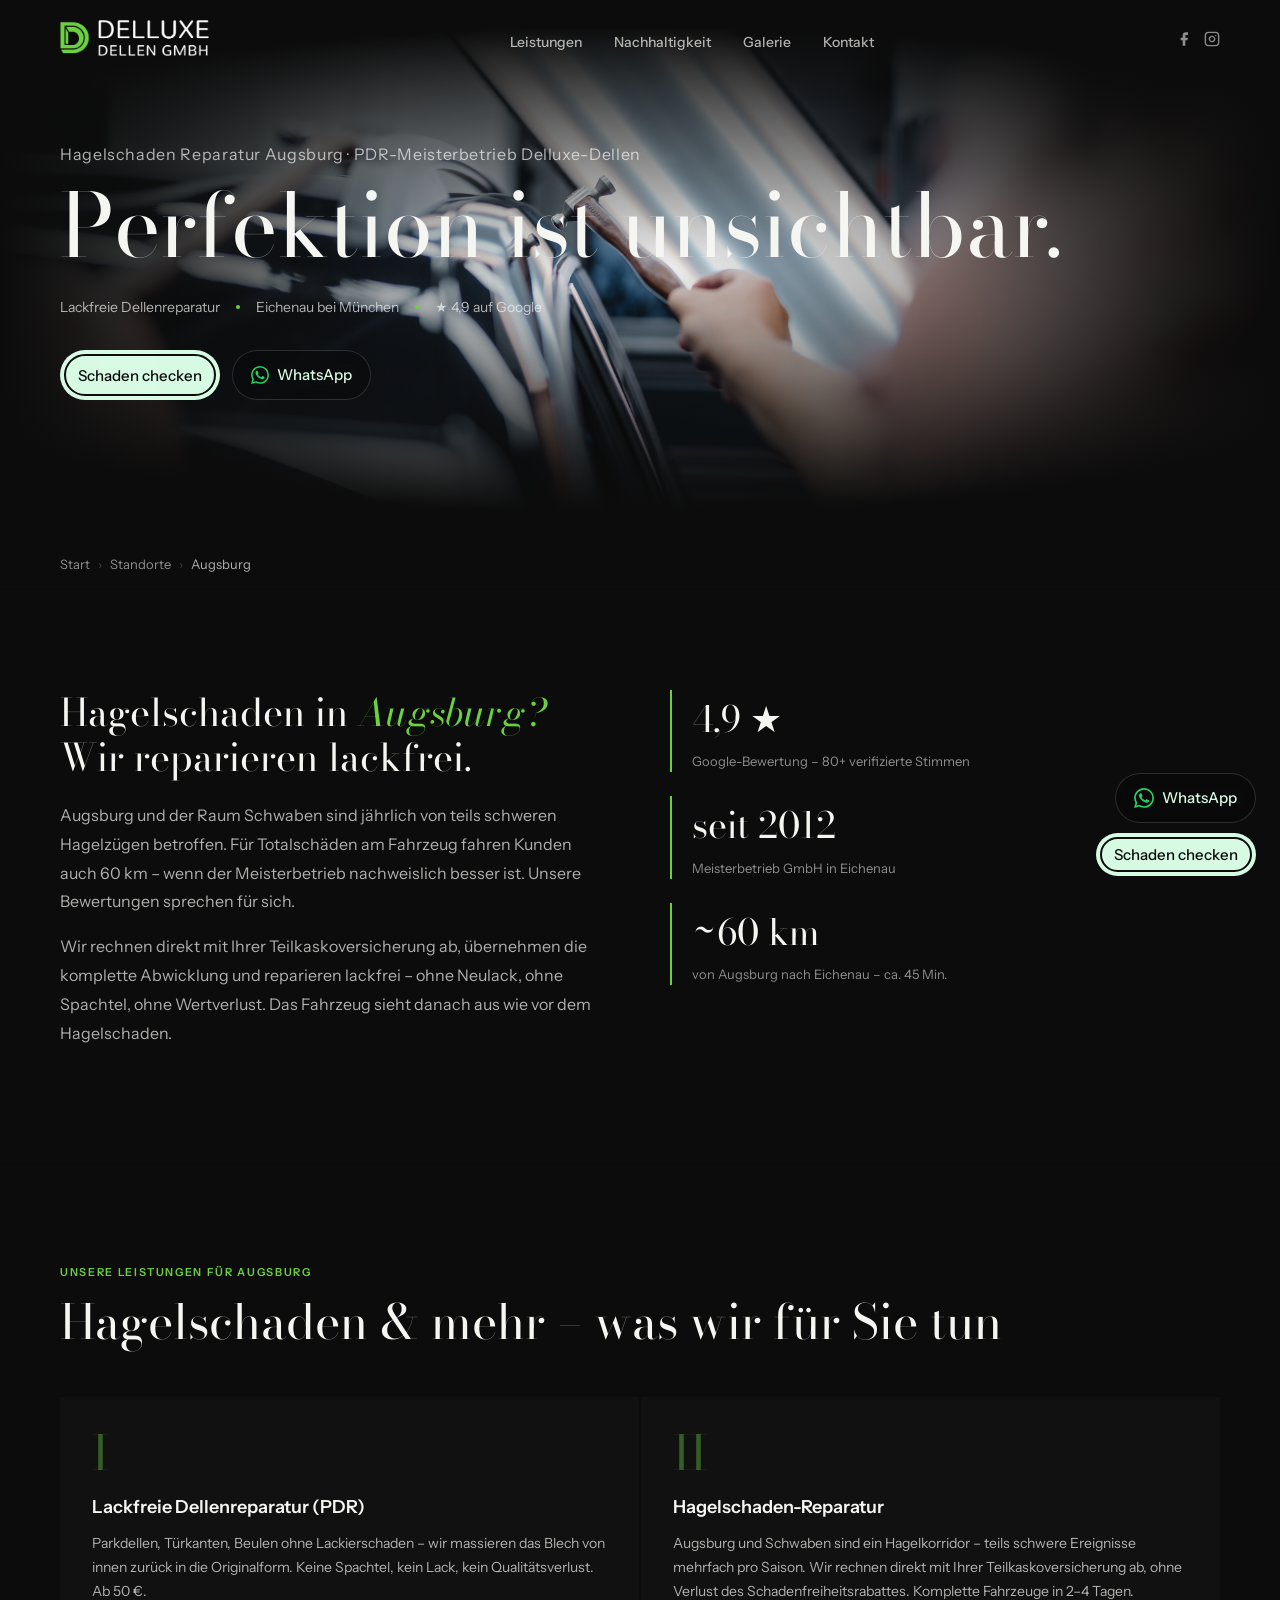
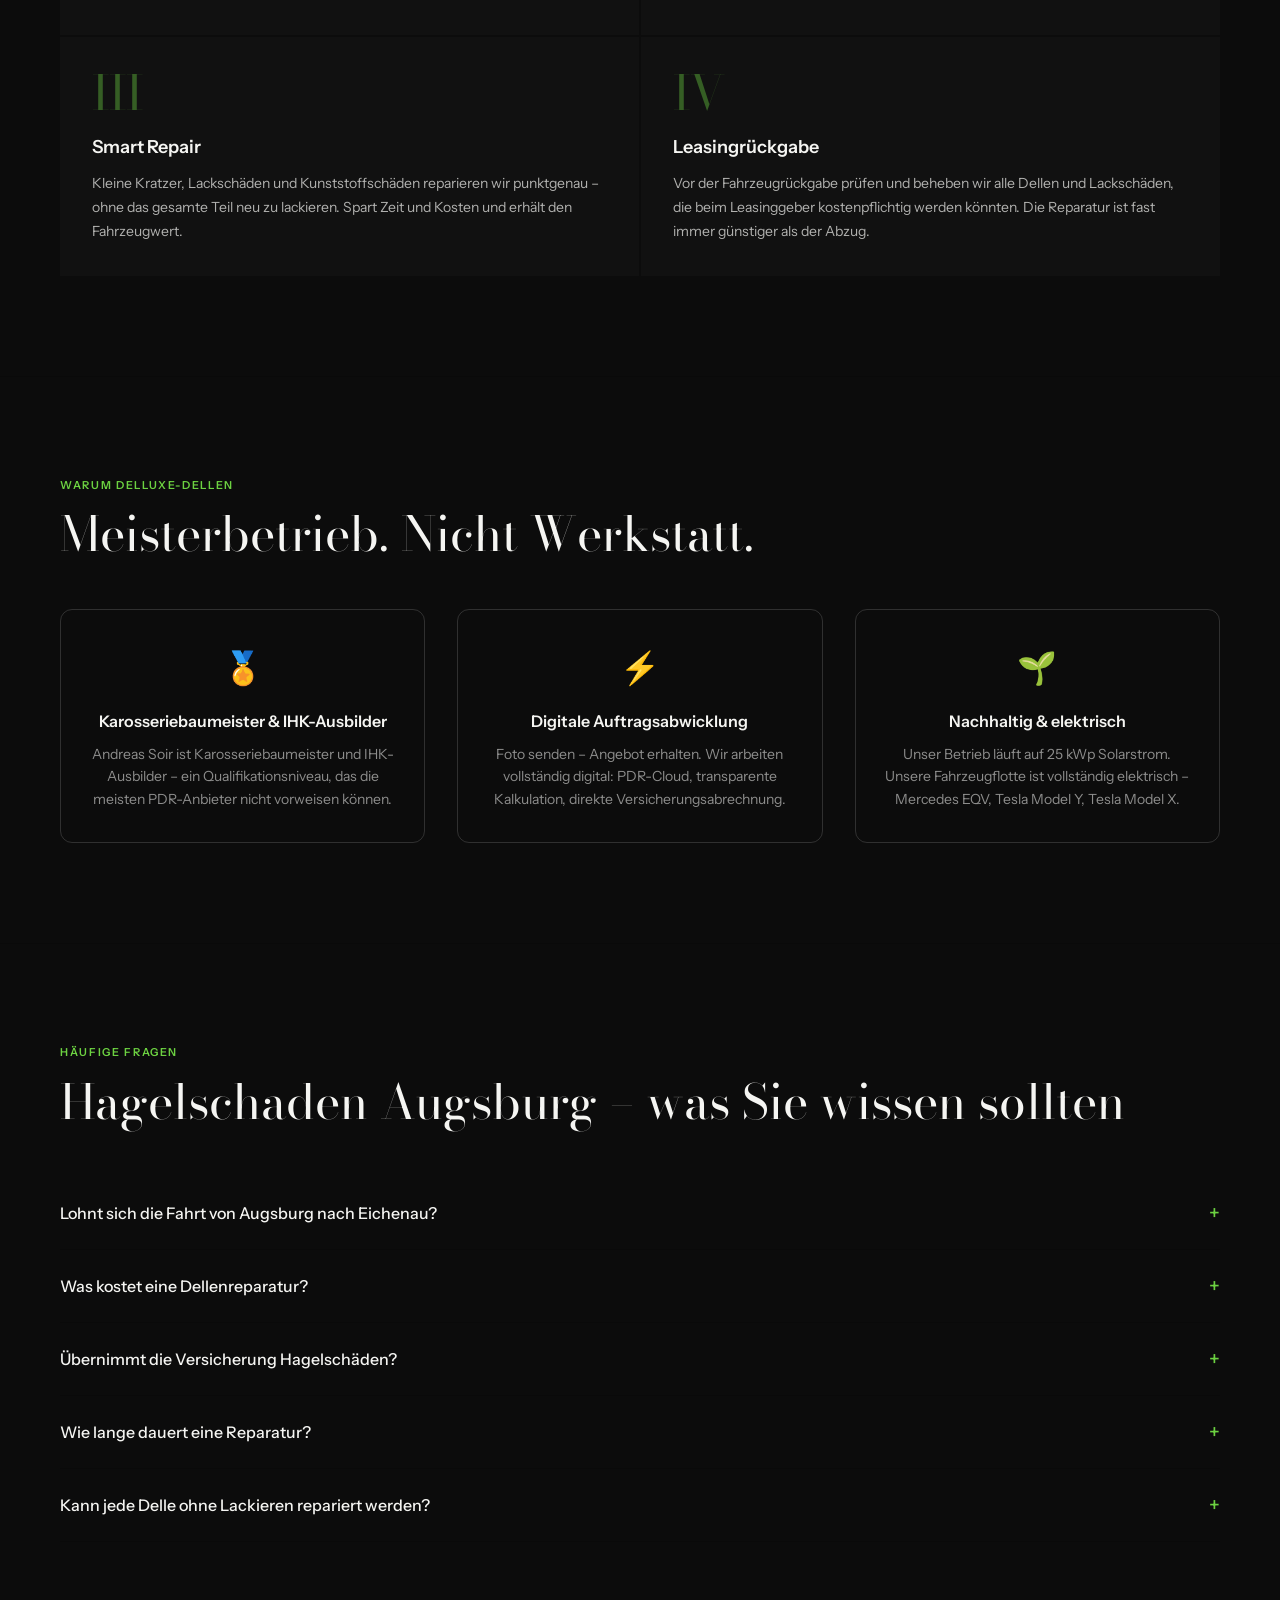
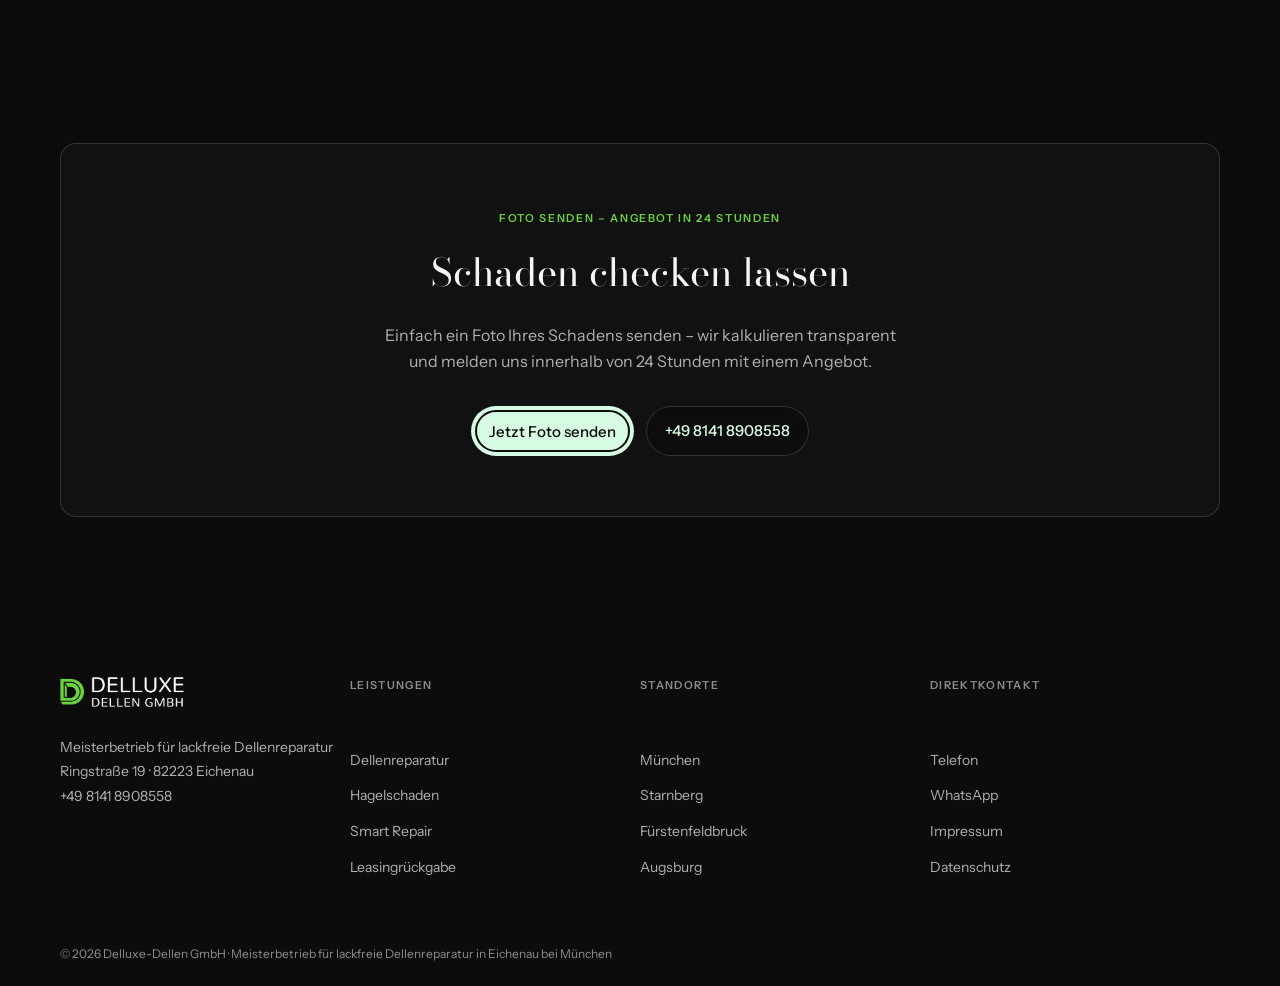
==== commit 5d7db712: "CSS auslagern" ====
--- a/augsburg.html
+++ b/augsburg.html
@@ -1,4 +1,4 @@
-<!DOCTYPE html>
+﻿<!DOCTYPE html>
 <html lang="de">
 <head>
   <meta charset="UTF-8" />
@@ -44,201 +44,11 @@
   }
   </script>
 
+  <link rel="stylesheet" href="styles.css" />
   <style>
-    *, *::before, *::after { box-sizing: border-box; margin: 0; padding: 0; }
-    :root {
-      --delluxe_green:        #6cd141;
-      --softgreen:            #dcffe8fa;
-      --softgreen_transparent50: #dcffe850;
-      --delluxe_black:        #0c0c0c;
-      --delluxe_black_transparent55: #0c0c0c55;
-      --delluxe_black_transparent85: #0c0c0c85;
-      --delluxe_black_transparentC0: #0c0c0cc0;
-      --delluxe_white:        #f5f5f2;
-      --softgrey80:           #F5F5F2CC;
-      --softgrey70:           #F5F5F2B3;
-      --softgrey50:           #f5f5f28e;
-      --black_transparent20:  #00000033;
-      --white_transparent10:  #FFFFFF1A;
-      --white_transparent15:  #FFFFFF26;
-      --max-width: 1240px;
-      --radius: 2px;
-      --section-padding: 100px;
-    }
-    html { scroll-behavior: smooth; }
-    body { background: var(--delluxe_black); color: var(--delluxe_white); font-family: 'Instrument Sans', sans-serif; font-size: 16px; line-height: 1.6; overflow-x: hidden; }
-    .container { max-width: var(--max-width); margin: 0 auto; padding: 0 40px; }
-    italic_green { font-style: italic; color: var(--delluxe_green); }
-    .eyebrow { font-size: 11px; font-weight: 600; letter-spacing: 0.15em; text-transform: uppercase; color: var(--delluxe_green); }
-    .section-title { font-family: 'Bodoni Moda', serif; font-size: clamp(28px, 4vw, 48px); font-weight: 400; line-height: 1.15; color: var(--delluxe_white); }
-    .section-text { font-size: 16px; color: var(--softgrey70); line-height: 1.75; max-width: 640px; }
-
-    /* BUTTONS */
-    .btn { display: inline-flex; align-items: center; gap: 8px; padding: 12px 18px; border-radius: 999px; font-size: 15px; font-weight: 500; font-family: 'Instrument Sans', sans-serif; cursor: pointer; text-decoration: none; border: none; transition: opacity 0.2s, transform 0.2s; }
-    .btn:hover { transform: translateY(-1px); }
-    .btn--green { background: var(--softgreen); color: var(--delluxe_black); position: relative; }
-    .btn--green::before { content: ''; position: absolute; inset: 4px; border-radius: inherit; border: 2px solid var(--delluxe_black); }
-    .btn--secondary { background: var(--black_transparent20); color: var(--softgreen); border: 1px solid var(--white_transparent15); backdrop-filter: blur(8px); }
-
-    /* NAVBAR */
-    .navbar { position: fixed; top: 0; left: 0; right: 0; z-index: 1000; padding: 20px 0; transition: background 0.3s; }
-    .navbar::after { content: ''; position: absolute; bottom: 0; left: 40px; right: 40px; height: 1px; background: var(--white_transparent15); opacity: 0; transition: opacity 0.3s; }
-    .navbar.navbar--scrolled { background: linear-gradient(to bottom, var(--delluxe_black_transparent85) 0%, transparent 100%); }
-    .navbar.navbar--scrolled::after { opacity: 1; }
-    .navbar__inner { max-width: var(--max-width); margin: 0 auto; padding: 0 40px; display: flex; align-items: center; justify-content: space-between; }
-    .navbar__logo img { display: block; }
-    .navbar__links { display: flex; gap: 32px; }
-    .navbar__links a { color: var(--softgrey70); text-decoration: none; font-size: 14px; font-weight: 500; transition: color 0.2s; }
-    .navbar__links a:hover { color: var(--delluxe_white); }
-    .navbar__right { display: flex; align-items: center; gap: 16px; }
-    .navbar__social { display: flex; gap: 12px; }
-    .navbar__social a { color: var(--softgrey50); transition: color 0.2s; }
-    .navbar__social a:hover { color: var(--delluxe_white); }
-
-    /* MOBILE NAVBAR */
-    .navbar__mobile-bar { display: none; position: fixed; bottom: 20px; left: 0; right: 0; z-index: 1001; padding: 0 16px; justify-content: space-between; align-items: center; pointer-events: none; }
-    .navbar__mobile-pill-left { display: flex; align-items: center; gap: 8px; background: var(--delluxe_black_transparent85); backdrop-filter: blur(12px); border: 1px solid var(--white_transparent15); border-radius: 999px; padding: 6px 14px; pointer-events: all; }
-    .navbar__mobile-pill { display: flex; gap: 0; background: var(--delluxe_black_transparent85); backdrop-filter: blur(12px); border: 1px solid var(--white_transparent15); border-radius: 999px; overflow: hidden; pointer-events: all; }
-    .navbar__mobile-pill-ghost { display: flex; align-items: center; padding: 6px 14px; }
-    .navbar__mobile-pill-green { background: var(--delluxe_green); display: flex; align-items: center; padding: 6px 14px; }
-    .navbar__mobile-social { display: flex; gap: 14px; }
-    .navbar__mobile-social a { color: var(--softgrey70); }
-    .navbar__hamburger { background: none; border: none; cursor: pointer; display: flex; flex-direction: column; gap: 4px; padding: 2px; }
-    .navbar__hamburger .bar { display: block; width: 20px; height: 2px; background: var(--delluxe_black); border-radius: 2px; transition: transform 0.3s, opacity 0.3s; }
-    .navbar__mobile-panel { position: fixed; inset: 0; z-index: 999; background: var(--delluxe_black); display: flex; align-items: center; justify-content: center; opacity: 0; pointer-events: none; transition: opacity 0.3s; }
-    .navbar__mobile-panel.is-open { opacity: 1; pointer-events: all; }
-    .navbar__mobile-links { display: flex; flex-direction: column; gap: 32px; text-align: center; }
-    .navbar__mobile-link { font-family: 'Bodoni Moda', serif; font-size: 36px; color: var(--delluxe_white); text-decoration: none; }
-
-    /* HERO */
-    .hero { position: relative; min-height: 60vh; display: flex; align-items: flex-end; padding-bottom: 60px; overflow: hidden; }
-    .hero__frame { position: absolute; inset: 0; overflow: hidden; }
-    .hero__bg { position: absolute; inset: 0; background: var(--delluxe_black_transparent85) url('images/dellenreparatur.jpg') center/cover no-repeat; transform: scale(1.06); }
-    .hero__overlay { position: absolute; inset: 0; background: linear-gradient(to right, var(--delluxe_black) 0%, transparent 30%, transparent 70%, var(--delluxe_black) 100%), radial-gradient(ellipse 150% 90% at center, transparent 0%, var(--delluxe_black) 50%); }
-    .hero__content { position: relative; z-index: 2; width: 100%; max-width: var(--max-width); margin: 0 auto; padding: 120px 40px 80px; }
-    .hero__eyebrow { font-family: 'Instrument Sans', sans-serif; font-size: clamp(13px, 1.5vw, 16px); font-weight: 400; color: var(--softgrey70); letter-spacing: 0.04em; margin-bottom: 16px; display: block; }
-    .hero__title { font-family: 'Bodoni Moda', serif; font-size: clamp(48px, 8vw, 96px); line-height: 0.95; font-weight: 300; margin-bottom: 28px; }
-    .hero__title-line1 { display: block; }
-    .hero__title-line2 { display: block; font-style: italic; }
-    .hero__subtitle { display: flex; align-items: center; gap: 16px; flex-wrap: wrap; }
-    .hero__subtitle span { font-size: 14px; color: var(--softgrey70); }
-    .hero__subtitle-dot { width: 4px; height: 4px; border-radius: 50%; background: var(--delluxe_green); }
-    .hero__subtitle-star { color: var(--delluxe_green); }
-    .hero__ctas { display: flex; gap: 12px; flex-wrap: wrap; margin-top: 32px; }
-
-    /* BREADCRUMB */
-    .breadcrumb { background: var(--delluxe_black); border-bottom: 1px solid var(--black_transparent20); padding: 14px 0; }
-    .breadcrumb__inner { display: flex; align-items: center; gap: 8px; font-size: 13px; color: var(--softgrey50); }
-    .breadcrumb__inner a { color: var(--softgrey50); text-decoration: none; transition: color 0.2s; }
-    .breadcrumb__inner a:hover { color: var(--delluxe_white); }
-    .breadcrumb__sep { color: var(--softgrey50); opacity: 0.4; }
-    .breadcrumb__current { color: var(--softgrey70); }
-
-    /* CONTENT SECTIONS */
-    .lp-section { padding: var(--section-padding) 0; border-bottom: 1px solid var(--black_transparent20); }
-    .lp-section__header { margin-bottom: 48px; }
-    .lp-section__header .eyebrow { margin-bottom: 12px; display: block; }
-    .lp-intro { padding: var(--section-padding) 0; border-bottom: 1px solid var(--black_transparent20); }
-    .lp-intro__inner { display: grid; grid-template-columns: 1fr 1fr; gap: 60px; align-items: start; }
-    .lp-intro__title { font-family: 'Bodoni Moda', serif; font-size: clamp(24px, 3vw, 38px); font-weight: 400; line-height: 1.2; margin-bottom: 20px; }
-    .lp-intro__text { font-size: 16px; color: var(--softgrey70); line-height: 1.8; margin-bottom: 16px; }
-    .lp-stats { display: flex; flex-direction: column; gap: 24px; }
-    .lp-stat { border-left: 2px solid var(--delluxe_green); padding-left: 20px; }
-    .lp-stat__value { font-family: 'Bodoni Moda', serif; font-size: 36px; font-weight: 300; color: var(--delluxe_white); }
-    .lp-stat__label { font-size: 13px; color: var(--softgrey50); margin-top: 4px; }
-
-    /* SERVICE CARDS */
-    .services-grid { display: grid; grid-template-columns: repeat(2, 1fr); gap: 2px; }
-    .svc-card { background: #111; padding: 32px; transition: background 0.2s; }
-    .svc-card:hover { background: #151515; }
-    .svc-card__num { font-family: 'Bodoni Moda', serif; font-size: 48px; font-weight: 300; color: var(--delluxe_green); opacity: 0.4; line-height: 1; margin-bottom: 16px; }
-    .svc-card__title { font-size: 18px; font-weight: 600; color: var(--delluxe_white); margin-bottom: 10px; }
-    .svc-card__text { font-size: 14px; color: var(--softgrey70); line-height: 1.7; }
-
-    /* TRUST */
-    .trust-grid { display: grid; grid-template-columns: repeat(3, 1fr); gap: 32px; }
-    .trust-item { text-align: center; padding: 32px 24px; border: 1px solid var(--white_transparent15); border-radius: 12px; }
-    .trust-item__icon { font-size: 32px; margin-bottom: 16px; }
-    .trust-item__title { font-weight: 600; color: var(--delluxe_white); margin-bottom: 8px; }
-    .trust-item__text { font-size: 14px; color: var(--softgrey50); line-height: 1.6; }
-
-    /* FAQ */
-    .faq-list { display: flex; flex-direction: column; }
-    .faq-item { border-bottom: 1px solid var(--black_transparent20); }
-    .faq-question { width: 100%; background: none; border: none; color: var(--delluxe_white); font-family: 'Instrument Sans', sans-serif; font-size: 16px; font-weight: 500; padding: 24px 0; display: flex; justify-content: space-between; align-items: center; cursor: pointer; text-align: left; gap: 16px; }
-    .faq-icon { color: var(--delluxe_green); font-size: 20px; flex-shrink: 0; transition: transform 0.3s; }
-    .faq-answer { max-height: 0; overflow: hidden; transition: max-height 0.3s ease, padding 0.3s ease; }
-    .faq-answer p { font-size: 15px; color: var(--softgrey70); line-height: 1.75; padding-bottom: 20px; border-top: 1px solid var(--black_transparent20); padding-top: 16px; }
-    .faq-item.is-open .faq-answer { max-height: 300px; }
-    .faq-item.is-open .faq-icon { transform: rotate(45deg); }
-
-    /* CTA SECTION */
-    .lp-cta { padding: var(--section-padding) 0; }
-    .lp-cta__box { background: #111; border: 1px solid var(--white_transparent15); border-radius: 16px; padding: 60px; text-align: center; }
-    .lp-cta__title { font-family: 'Bodoni Moda', serif; font-size: clamp(24px, 3vw, 40px); font-weight: 400; margin: 12px 0 20px; }
-    .lp-cta__text { font-size: 16px; color: var(--softgrey70); margin-bottom: 32px; }
-    .lp-cta__btns { display: flex; gap: 12px; justify-content: center; flex-wrap: wrap; }
-
-    /* FOOTER */
-    .footer { padding: 60px 0 0; background: var(--delluxe_black); }
-    .footer__table { width: 100%; border-collapse: collapse; }
-    .footer__table th { text-align: left; padding-bottom: 20px; vertical-align: top; width: 25%; }
-    .footer__table td { text-align: left; padding-bottom: 40px; vertical-align: top; }
-    .footer__col-title { font-size: 11px; font-weight: 600; letter-spacing: 0.12em; text-transform: uppercase; color: var(--softgrey50); }
-    .footer__links { list-style: none; margin-top: 12px; display: flex; flex-direction: column; gap: 10px; }
-    .footer__links a { color: var(--softgrey70); text-decoration: none; font-size: 14px; transition: color 0.2s; }
-    .footer__links a:hover { color: var(--delluxe_white); }
-    .footer__bottom { border-top: 1px solid var(--black_transparent20); padding: 20px 0; }
-    .footer__copyright { font-size: 12px; color: var(--softgrey50); }
-
-    /* CTA FLOAT */
-    .cta-float { position: fixed; bottom: 24px; right: 24px; z-index: 998; display: flex; flex-direction: column; gap: 10px; align-items: flex-end; }
-
-    /* MODAL */
-    .schaden-modal { position: fixed; inset: 0; z-index: 9999; display: flex; align-items: center; justify-content: center; padding: 20px; background: transparent; opacity: 0; pointer-events: none; transition: opacity 0.3s ease; }
-    .schaden-modal.is-open { opacity: 1; pointer-events: all; }
-    .schaden-modal__box { background: var(--black_transparent20); backdrop-filter: blur(8px); border: 1px solid var(--white_transparent15); border-radius: 16px; padding: 40px 36px 36px; width: 100%; max-width: 520px; max-height: 90vh; overflow-y: auto; position: relative; transform: translateY(16px); transition: transform 0.3s ease; }
-    .schaden-modal__box::-webkit-scrollbar { width: 6px; }
-    .schaden-modal__box::-webkit-scrollbar-track { background: transparent; }
-    .schaden-modal__box::-webkit-scrollbar-thumb { background: #333; border-radius: 3px; }
-    .schaden-modal__box { scrollbar-width: thin; scrollbar-color: #333 transparent; }
-    .schaden-modal.is-open .schaden-modal__box { transform: translateY(0); }
-    .schaden-modal__close { position: absolute; top: 16px; right: 16px; background: var(--black_transparent20); border: 1px solid var(--white_transparent15); color: var(--softgrey70); border-radius: 50%; width: 36px; height: 36px; font-size: 18px; cursor: pointer; display: flex; align-items: center; justify-content: center; transition: color 0.2s; }
-    .schaden-modal__title { font-size: 22px; font-weight: 700; color: var(--delluxe_white); margin: 0 0 4px; }
-    .schaden-modal__sub { font-size: 14px; color: var(--softgrey50); margin: 0 0 28px; }
-    .schaden-form { display: flex; flex-direction: column; gap: 14px; }
-    .schaden-form__row { display: grid; grid-template-columns: 1fr 1fr; gap: 14px; }
-    .schaden-form__group { display: flex; flex-direction: column; gap: 6px; }
-    .schaden-form__label { font-size: 12px; font-weight: 600; letter-spacing: 0.05em; color: var(--softgrey50); text-transform: uppercase; }
-    .schaden-form__label .optional { font-weight: 400; text-transform: none; letter-spacing: 0; font-size: 11px; margin-left: 4px; }
-    .schaden-form__input { background: #1e1e1e; border: 1px solid #333; border-radius: 8px; padding: 11px 14px; font-size: 15px; color: var(--delluxe_white); font-family: 'Instrument Sans', sans-serif; outline: none; transition: border-color 0.2s; width: 100%; box-sizing: border-box; }
-    .schaden-form__input::placeholder { color: #555; }
-    .schaden-form__input:focus { border-color: var(--delluxe_green); }
-    .schaden-form__upload { background: #1e1e1e; border: 1px dashed #444; border-radius: 8px; padding: 20px 14px; text-align: center; cursor: pointer; position: relative; transition: border-color 0.2s; }
-    .schaden-form__upload:hover { border-color: var(--delluxe_green); }
-    .schaden-form__upload input[type="file"] { position: absolute; inset: 0; opacity: 0; cursor: pointer; width: 100%; height: 100%; }
-    .schaden-form__upload-icon { font-size: 28px; margin-bottom: 6px; }
-    .schaden-form__upload-text { font-size: 13px; color: var(--softgrey50); }
-    .schaden-form__upload-text strong { color: var(--softgrey70); }
-    .schaden-form__upload-names { margin-top: 8px; font-size: 12px; color: var(--softgrey70); }
-    .schaden-form__divider { display: flex; align-items: center; gap: 12px; color: var(--softgrey50); font-size: 12px; margin: 4px 0; }
-    .schaden-form__divider::before, .schaden-form__divider::after { content: ''; flex: 1; height: 1px; background: #2a2a2a; }
-    .schaden-form__submit { margin-top: 6px; width: 100%; justify-content: center; font-size: 16px; padding: 14px; }
-
-    @media (max-width: 820px) {
-      .container { padding: 0 20px; }
-      .navbar__links, .navbar__right { display: none; }
-      .navbar__mobile-bar { display: flex; }
-      .hero__content { padding: 100px 20px 60px; }
-      .lp-intro__inner { grid-template-columns: 1fr; gap: 32px; }
-      .services-grid { grid-template-columns: 1fr; }
-      .trust-grid { grid-template-columns: 1fr; }
-      .lp-cta__box { padding: 40px 24px; }
-      .footer__table { display: none; }
-      .cta-float { bottom: 90px; right: 16px; }
-      .schaden-form__row { grid-template-columns: 1fr; }
-      .schaden-modal__box { padding: 28px 20px 24px; }
-    }
+    .hero { min-height: 60vh; padding-bottom: 60px; }
+    .hero__content { padding: 120px 40px 80px; }
+    .hero__bg { background: var(--delluxe_black_transparent85) url('images/dellenreparatur.jpg') center/cover no-repeat; }
   </style>
 </head>
 <body>
--- a/styles.css
+++ b/styles.css
@@ -0,0 +1,281 @@
+/* ═══════════════════════════════════════════════
+   Delluxe-Dellen GmbH – Shared Stylesheet
+   Gilt für alle Sub-Pages (nicht index.html)
+═══════════════════════════════════════════════ */
+
+/* RESET */
+*, *::before, *::after { box-sizing: border-box; margin: 0; padding: 0; }
+
+/* CSS VARIABLES */
+:root {
+  --delluxe_green: #6cd141;
+  --softgreen: #dcffe8fa;
+  --softgreen_transparent50: #dcffe850;
+  --delluxe_black: #0c0c0c;
+  --delluxe_black_transparent55: #0c0c0c55;
+  --delluxe_black_transparent85: #0c0c0c85;
+  --delluxe_black_transparentC0: #0c0c0cc0;
+  --delluxe_white: #f5f5f2;
+  --softgrey80: #F5F5F2CC;
+  --softgrey70: #F5F5F2B3;
+  --softgrey50: #f5f5f28e;
+  --black_transparent20: #00000033;
+  --white_transparent10: #FFFFFF1A;
+  --white_transparent15: #FFFFFF26;
+  --max-width: 1240px;
+  --section-padding: 100px;
+}
+
+/* BASE */
+html { scroll-behavior: smooth; }
+body { background: var(--delluxe_black); color: var(--delluxe_white); font-family: 'Instrument Sans', sans-serif; font-size: 16px; line-height: 1.6; overflow-x: hidden; }
+.container { max-width: var(--max-width); margin: 0 auto; padding: 0 40px; }
+italic_green { font-style: italic; color: var(--delluxe_green); }
+.eyebrow { font-size: 11px; font-weight: 600; letter-spacing: 0.15em; text-transform: uppercase; color: var(--delluxe_green); }
+.section-title { font-family: 'Bodoni Moda', serif; font-size: clamp(28px, 4vw, 48px); font-weight: 400; line-height: 1.15; color: var(--delluxe_white); }
+.section-text { font-size: 16px; color: var(--softgrey70); line-height: 1.75; }
+
+/* BUTTONS */
+.btn { display: inline-flex; align-items: center; gap: 8px; padding: 12px 18px; border-radius: 999px; font-size: 15px; font-weight: 500; font-family: 'Instrument Sans', sans-serif; cursor: pointer; text-decoration: none; border: none; transition: opacity 0.2s, transform 0.2s; }
+.btn:hover { transform: translateY(-1px); }
+.btn--green { background: var(--softgreen); color: var(--delluxe_black); position: relative; }
+.btn--green::before { content: ''; position: absolute; inset: 4px; border-radius: inherit; border: 2px solid var(--delluxe_black); }
+.btn--secondary { background: var(--black_transparent20); color: var(--softgreen); border: 1px solid var(--white_transparent15); backdrop-filter: blur(8px); }
+
+/* NAVBAR – Desktop */
+.navbar { position: fixed; top: 0; left: 0; right: 0; z-index: 1000; padding: 20px 0; transition: background 0.3s; }
+.navbar::after { content: ''; position: absolute; bottom: 0; left: 40px; right: 40px; height: 1px; background: var(--white_transparent15); opacity: 0; transition: opacity 0.3s; }
+.navbar.navbar--scrolled { background: linear-gradient(to bottom, var(--delluxe_black_transparent85) 0%, transparent 100%); }
+.navbar.navbar--scrolled::after { opacity: 1; }
+.navbar__inner { max-width: var(--max-width); margin: 0 auto; padding: 0 40px; display: flex; align-items: center; justify-content: space-between; }
+.navbar__links { display: flex; gap: 32px; }
+.navbar__links a { color: var(--softgrey70); text-decoration: none; font-size: 14px; font-weight: 500; transition: color 0.2s; }
+.navbar__links a:hover, .navbar__links a[aria-current="page"] { color: var(--delluxe_white); }
+.navbar__right { display: flex; align-items: center; gap: 16px; }
+.navbar__social { display: flex; gap: 12px; }
+.navbar__social a { color: var(--softgrey50); transition: color 0.2s; }
+.navbar__social a:hover { color: var(--delluxe_white); }
+
+/* NAVBAR – Mobile (Bottom-Pill) */
+.navbar__mobile-bar { display: none; position: fixed; bottom: 20px; left: 0; right: 0; z-index: 1001; padding: 0 16px; justify-content: space-between; align-items: center; pointer-events: none; }
+.navbar__mobile-pill-left { display: flex; align-items: center; gap: 8px; background: var(--delluxe_black_transparent85); backdrop-filter: blur(12px); border: 1px solid var(--white_transparent15); border-radius: 999px; padding: 6px 14px; pointer-events: all; }
+.navbar__mobile-pill { display: flex; background: var(--delluxe_black_transparent85); backdrop-filter: blur(12px); border: 1px solid var(--white_transparent15); border-radius: 999px; overflow: hidden; pointer-events: all; }
+.navbar__mobile-pill-ghost { display: flex; align-items: center; padding: 6px 14px; }
+.navbar__mobile-pill-green { background: var(--delluxe_green); display: flex; align-items: center; padding: 6px 14px; }
+.navbar__mobile-social { display: flex; gap: 14px; }
+.navbar__mobile-social a { color: var(--softgrey70); }
+.navbar__hamburger { background: none; border: none; cursor: pointer; display: flex; flex-direction: column; gap: 4px; padding: 2px; }
+.navbar__hamburger .bar { display: block; width: 20px; height: 2px; background: var(--delluxe_black); border-radius: 2px; }
+.navbar__mobile-panel { position: fixed; inset: 0; z-index: 999; background: var(--delluxe_black); display: flex; align-items: center; justify-content: center; opacity: 0; pointer-events: none; transition: opacity 0.3s; }
+.navbar__mobile-panel.is-open { opacity: 1; pointer-events: all; }
+.navbar__mobile-links { display: flex; flex-direction: column; gap: 32px; text-align: center; }
+.navbar__mobile-link { font-family: 'Bodoni Moda', serif; font-size: 36px; color: var(--delluxe_white); text-decoration: none; }
+
+/* HERO – Gemeinsame Struktur (Hintergrundbild wird seitenspezifisch überschrieben) */
+.hero { position: relative; min-height: 55vh; display: flex; align-items: flex-end; overflow: hidden; }
+.hero__frame { position: absolute; inset: 0; overflow: hidden; }
+.hero__bg { position: absolute; inset: 0; transform: scale(1.06); }
+.hero__overlay { position: absolute; inset: 0; background: linear-gradient(to right, var(--delluxe_black) 0%, transparent 30%, transparent 70%, var(--delluxe_black) 100%), radial-gradient(ellipse 150% 90% at center, transparent 0%, var(--delluxe_black) 50%); }
+.hero__content { position: relative; z-index: 2; width: 100%; max-width: var(--max-width); margin: 0 auto; padding: 140px 40px 80px; }
+.hero__eyebrow { font-size: clamp(13px, 1.5vw, 16px); font-weight: 400; color: var(--softgrey70); letter-spacing: 0.04em; margin-bottom: 16px; display: block; }
+.hero__title { font-family: 'Bodoni Moda', serif; font-size: clamp(44px, 7vw, 88px); line-height: 0.95; font-weight: 300; margin-bottom: 28px; }
+.hero__title em { font-style: italic; }
+.hero__subtitle { display: flex; align-items: center; gap: 16px; flex-wrap: wrap; margin-bottom: 32px; }
+.hero__subtitle span { font-size: 14px; color: var(--softgrey70); }
+.hero__subtitle-dot { width: 4px; height: 4px; border-radius: 50%; background: var(--delluxe_green); }
+.hero__ctas { display: flex; gap: 12px; flex-wrap: wrap; }
+
+/* BREADCRUMB */
+.breadcrumb { background: var(--delluxe_black); border-bottom: 1px solid var(--black_transparent20); padding: 14px 0; }
+.breadcrumb__inner { display: flex; align-items: center; gap: 8px; font-size: 13px; color: var(--softgrey50); }
+.breadcrumb__inner a { color: var(--softgrey50); text-decoration: none; transition: color 0.2s; }
+.breadcrumb__inner a:hover { color: var(--delluxe_white); }
+.breadcrumb__sep { opacity: 0.4; }
+.breadcrumb__current { color: var(--softgrey70); }
+
+/* LP SECTIONS */
+.lp-section { padding: var(--section-padding) 0; border-bottom: 1px solid var(--black_transparent20); }
+.lp-section__header { margin-bottom: 48px; }
+.lp-section__header .eyebrow { margin-bottom: 12px; display: block; }
+.lp-section__header .section-title { margin-bottom: 16px; }
+.lp-section__header .section-text { max-width: 680px; }
+
+/* TWO COLUMN + BODY TEXT (Service-Pages) */
+.two-col { display: grid; grid-template-columns: 1fr 1fr; gap: 60px; align-items: start; }
+.body-text { font-size: 16px; color: var(--softgrey70); line-height: 1.8; }
+.body-text p { margin-bottom: 16px; }
+.body-text p:last-child { margin-bottom: 0; }
+.body-text h3 { font-family: 'Bodoni Moda', serif; font-size: 22px; font-weight: 400; color: var(--delluxe_white); margin-bottom: 12px; margin-top: 28px; }
+.body-text h3:first-child { margin-top: 0; }
+
+/* SERVICE GRID (Service-Pages) */
+.service-grid { display: grid; grid-template-columns: repeat(2, 1fr); gap: 2px; }
+.service-card { background: #111; padding: 32px 28px; }
+.service-card__tag { font-size: 11px; font-weight: 600; letter-spacing: 0.1em; text-transform: uppercase; color: var(--delluxe_green); margin-bottom: 12px; display: block; }
+.service-card__title { font-size: 18px; font-weight: 600; color: var(--delluxe_white); margin-bottom: 12px; }
+.service-card__text { font-size: 14px; color: var(--softgrey70); line-height: 1.7; }
+.service-card__price { margin-top: 16px; font-size: 13px; color: var(--softgrey50); }
+.service-card__price strong { color: var(--delluxe_white); }
+
+/* PROCESS STEPS (Service-Pages) */
+.steps { display: flex; flex-direction: column; gap: 0; }
+.step { display: grid; grid-template-columns: 48px 1fr; gap: 24px; padding: 28px 0; border-bottom: 1px solid var(--black_transparent20); align-items: start; }
+.step:last-child { border-bottom: none; }
+.step__num { font-family: 'Bodoni Moda', serif; font-size: 32px; font-weight: 300; color: var(--delluxe_green); line-height: 1; margin-top: 4px; }
+.step__title { font-size: 16px; font-weight: 600; color: var(--delluxe_white); margin-bottom: 6px; }
+.step__text { font-size: 15px; color: var(--softgrey70); line-height: 1.7; }
+
+/* INFO CARDS (Hagelschaden) */
+.info-cards { display: grid; grid-template-columns: repeat(3, 1fr); gap: 2px; }
+.info-card { background: #111; padding: 32px 28px; }
+.info-card__icon { font-size: 32px; margin-bottom: 16px; }
+.info-card__title { font-size: 16px; font-weight: 600; color: var(--delluxe_white); margin-bottom: 10px; }
+.info-card__text { font-size: 14px; color: var(--softgrey70); line-height: 1.7; }
+
+/* SERVICE NAV (Service-Pages) */
+.service-nav { display: grid; grid-template-columns: repeat(4, 1fr); gap: 2px; }
+.service-nav__item { background: #111; padding: 24px; text-decoration: none; transition: background 0.2s; display: flex; flex-direction: column; gap: 8px; }
+.service-nav__item:hover { background: #161616; }
+.service-nav__item--active { border-top: 2px solid var(--delluxe_green); }
+.service-nav__label { font-size: 11px; font-weight: 600; letter-spacing: 0.1em; text-transform: uppercase; color: var(--softgrey50); }
+.service-nav__title { font-size: 15px; font-weight: 600; color: var(--delluxe_white); }
+
+/* PRICE TABLE (Service-Pages) */
+.price-table { width: 100%; border-collapse: collapse; margin-top: 8px; }
+.price-table th { font-size: 11px; font-weight: 600; letter-spacing: 0.1em; text-transform: uppercase; color: var(--softgrey50); text-align: left; padding: 12px 20px; border-bottom: 1px solid var(--black_transparent20); }
+.price-table td { padding: 16px 20px; font-size: 15px; color: var(--softgrey70); border-bottom: 1px solid var(--black_transparent20); vertical-align: top; }
+.price-table tr:last-child td { border-bottom: none; }
+.price-table td:last-child { color: var(--delluxe_white); font-weight: 600; white-space: nowrap; }
+.price-note { font-size: 13px; color: var(--softgrey50); margin-top: 16px; line-height: 1.6; }
+
+/* LP INTRO + STATS (City-Pages) */
+.lp-intro { padding: var(--section-padding) 0; border-bottom: 1px solid var(--black_transparent20); }
+.lp-intro__inner { display: grid; grid-template-columns: 1fr 1fr; gap: 60px; align-items: start; }
+.lp-intro__title { font-family: 'Bodoni Moda', serif; font-size: clamp(24px, 3vw, 38px); font-weight: 400; line-height: 1.2; margin-bottom: 20px; }
+.lp-intro__text { font-size: 16px; color: var(--softgrey70); line-height: 1.8; margin-bottom: 16px; }
+.lp-stats { display: flex; flex-direction: column; gap: 24px; }
+.lp-stat { border-left: 2px solid var(--delluxe_green); padding-left: 20px; }
+.lp-stat__value { font-family: 'Bodoni Moda', serif; font-size: 36px; font-weight: 300; color: var(--delluxe_white); }
+.lp-stat__label { font-size: 13px; color: var(--softgrey50); margin-top: 4px; }
+
+/* SERVICES GRID + SVC CARDS (City-Pages) */
+.services-grid { display: grid; grid-template-columns: repeat(2, 1fr); gap: 2px; }
+.svc-card { background: #111; padding: 32px; transition: background 0.2s; }
+.svc-card:hover { background: #151515; }
+.svc-card__num { font-family: 'Bodoni Moda', serif; font-size: 48px; font-weight: 300; color: var(--delluxe_green); opacity: 0.4; line-height: 1; margin-bottom: 16px; }
+.svc-card__title { font-size: 18px; font-weight: 600; color: var(--delluxe_white); margin-bottom: 10px; }
+.svc-card__text { font-size: 14px; color: var(--softgrey70); line-height: 1.7; }
+
+/* TRUST GRID (City-Pages) */
+.trust-grid { display: grid; grid-template-columns: repeat(3, 1fr); gap: 32px; }
+.trust-item { text-align: center; padding: 32px 24px; border: 1px solid var(--white_transparent15); border-radius: 12px; }
+.trust-item__icon { font-size: 32px; margin-bottom: 16px; }
+.trust-item__title { font-weight: 600; color: var(--delluxe_white); margin-bottom: 8px; }
+.trust-item__text { font-size: 14px; color: var(--softgrey50); line-height: 1.6; }
+
+/* FAQ */
+.faq-list { display: flex; flex-direction: column; }
+.faq-item { border-bottom: 1px solid var(--black_transparent20); }
+.faq-question { width: 100%; background: none; border: none; color: var(--delluxe_white); font-family: 'Instrument Sans', sans-serif; font-size: 16px; font-weight: 500; padding: 24px 0; display: flex; justify-content: space-between; align-items: center; cursor: pointer; text-align: left; gap: 16px; }
+.faq-icon { color: var(--delluxe_green); font-size: 20px; flex-shrink: 0; transition: transform 0.3s; }
+.faq-answer { max-height: 0; overflow: hidden; transition: max-height 0.35s ease; }
+.faq-answer p { font-size: 15px; color: var(--softgrey70); line-height: 1.75; padding-bottom: 20px; border-top: 1px solid var(--black_transparent20); padding-top: 16px; }
+.faq-item.is-open .faq-answer { max-height: 400px; }
+.faq-item.is-open .faq-icon { transform: rotate(45deg); }
+
+/* CTA BOX */
+.lp-cta { padding: var(--section-padding) 0; }
+.lp-cta__box { background: #111; border: 1px solid var(--white_transparent15); border-radius: 16px; padding: 60px; text-align: center; }
+.lp-cta__title { font-family: 'Bodoni Moda', serif; font-size: clamp(24px, 3vw, 40px); font-weight: 400; margin: 12px 0 20px; }
+.lp-cta__text { font-size: 16px; color: var(--softgrey70); margin-bottom: 32px; max-width: 540px; margin-left: auto; margin-right: auto; }
+.lp-cta__btns { display: flex; gap: 12px; justify-content: center; flex-wrap: wrap; }
+
+/* CONTACT PAGE */
+.contact-section { padding: var(--section-padding) 0; border-bottom: 1px solid var(--black_transparent20); }
+.contact-grid { display: grid; grid-template-columns: 1fr 1fr; gap: 80px; align-items: start; }
+.contact-block { display: flex; flex-direction: column; gap: 40px; }
+.contact-item { display: flex; flex-direction: column; gap: 8px; }
+.contact-item__label { font-size: 11px; font-weight: 600; letter-spacing: 0.12em; text-transform: uppercase; color: var(--softgrey50); }
+.contact-item__value { font-size: 18px; color: var(--delluxe_white); line-height: 1.5; }
+.contact-item__value a { color: var(--delluxe_white); text-decoration: none; transition: color 0.2s; }
+.contact-item__value a:hover { color: var(--delluxe_green); }
+.contact-item__sub { font-size: 14px; color: var(--softgrey50); margin-top: 4px; }
+.contact-ctas { display: flex; gap: 12px; flex-wrap: wrap; margin-top: 8px; }
+.map-section { padding: var(--section-padding) 0; border-bottom: 1px solid var(--black_transparent20); }
+.map-section__header { margin-bottom: 40px; }
+.map-section__header .eyebrow { display: block; margin-bottom: 12px; }
+.map-wrapper { border-radius: 12px; overflow: hidden; border: 1px solid var(--white_transparent15); }
+.map-wrapper iframe { display: block; width: 100%; height: 440px; border: 0; filter: grayscale(30%) contrast(0.95); }
+.reach-grid { display: grid; grid-template-columns: repeat(3, 1fr); gap: 2px; margin-top: 40px; }
+.reach-card { background: #111; padding: 28px 24px; }
+.reach-card__icon { font-size: 22px; margin-bottom: 12px; }
+.reach-card__title { font-size: 15px; font-weight: 600; color: var(--delluxe_white); margin-bottom: 8px; }
+.reach-card__text { font-size: 14px; color: var(--softgrey70); line-height: 1.7; }
+
+/* FOOTER */
+.footer { padding: 60px 0 0; background: var(--delluxe_black); }
+.footer__table { width: 100%; border-collapse: collapse; }
+.footer__table th { text-align: left; padding-bottom: 20px; vertical-align: top; width: 25%; }
+.footer__table td { text-align: left; padding-bottom: 40px; vertical-align: top; }
+.footer__col-title { font-size: 11px; font-weight: 600; letter-spacing: 0.12em; text-transform: uppercase; color: var(--softgrey50); }
+.footer__links { list-style: none; margin-top: 12px; display: flex; flex-direction: column; gap: 10px; }
+.footer__links a { color: var(--softgrey70); text-decoration: none; font-size: 14px; transition: color 0.2s; }
+.footer__links a:hover { color: var(--delluxe_white); }
+.footer__bottom { border-top: 1px solid var(--black_transparent20); padding: 20px 0; }
+.footer__copyright { font-size: 12px; color: var(--softgrey50); }
+
+/* CTA FLOAT */
+.cta-float { position: fixed; bottom: 24px; right: 24px; z-index: 998; display: flex; flex-direction: column; gap: 10px; align-items: flex-end; }
+
+/* MODAL + FORM */
+.schaden-modal { position: fixed; inset: 0; z-index: 9999; display: flex; align-items: center; justify-content: center; padding: 20px; background: transparent; opacity: 0; pointer-events: none; transition: opacity 0.3s ease; }
+.schaden-modal.is-open { opacity: 1; pointer-events: all; }
+.schaden-modal__box { background: var(--black_transparent20); backdrop-filter: blur(8px); border: 1px solid var(--white_transparent15); border-radius: 16px; padding: 40px 36px 36px; width: 100%; max-width: 520px; max-height: 90vh; overflow-y: auto; position: relative; transform: translateY(16px); transition: transform 0.3s ease; scrollbar-width: thin; scrollbar-color: #333 transparent; }
+.schaden-modal__box::-webkit-scrollbar { width: 6px; }
+.schaden-modal__box::-webkit-scrollbar-track { background: transparent; }
+.schaden-modal__box::-webkit-scrollbar-thumb { background: #333; border-radius: 3px; }
+.schaden-modal.is-open .schaden-modal__box { transform: translateY(0); }
+.schaden-modal__close { position: absolute; top: 16px; right: 16px; background: var(--black_transparent20); border: 1px solid var(--white_transparent15); color: var(--softgrey70); border-radius: 50%; width: 36px; height: 36px; font-size: 18px; cursor: pointer; display: flex; align-items: center; justify-content: center; transition: color 0.2s; }
+.schaden-modal__title { font-size: 22px; font-weight: 700; color: var(--delluxe_white); margin: 0 0 4px; }
+.schaden-modal__sub { font-size: 14px; color: var(--softgrey50); margin: 0 0 28px; }
+.schaden-form { display: flex; flex-direction: column; gap: 14px; }
+.schaden-form__row { display: grid; grid-template-columns: 1fr 1fr; gap: 14px; }
+.schaden-form__group { display: flex; flex-direction: column; gap: 6px; }
+.schaden-form__label { font-size: 12px; font-weight: 600; letter-spacing: 0.05em; color: var(--softgrey50); text-transform: uppercase; }
+.schaden-form__label .optional { font-weight: 400; text-transform: none; letter-spacing: 0; font-size: 11px; margin-left: 4px; }
+.schaden-form__input { background: #1e1e1e; border: 1px solid #333; border-radius: 8px; padding: 11px 14px; font-size: 15px; color: var(--delluxe_white); font-family: 'Instrument Sans', sans-serif; outline: none; transition: border-color 0.2s; width: 100%; box-sizing: border-box; }
+.schaden-form__input::placeholder { color: #555; }
+.schaden-form__input:focus { border-color: var(--delluxe_green); }
+.schaden-form__upload { background: #1e1e1e; border: 1px dashed #444; border-radius: 8px; padding: 20px 14px; text-align: center; cursor: pointer; position: relative; transition: border-color 0.2s; }
+.schaden-form__upload:hover { border-color: var(--delluxe_green); }
+.schaden-form__upload input[type="file"] { position: absolute; inset: 0; opacity: 0; cursor: pointer; width: 100%; height: 100%; }
+.schaden-form__upload-icon { font-size: 28px; margin-bottom: 6px; }
+.schaden-form__upload-text { font-size: 13px; color: var(--softgrey50); }
+.schaden-form__upload-text strong { color: var(--softgrey70); }
+.schaden-form__upload-names { margin-top: 8px; font-size: 12px; color: var(--softgrey70); }
+.schaden-form__divider { display: flex; align-items: center; gap: 12px; color: var(--softgrey50); font-size: 12px; margin: 4px 0; }
+.schaden-form__divider::before, .schaden-form__divider::after { content: ''; flex: 1; height: 1px; background: #2a2a2a; }
+.schaden-form__submit { margin-top: 6px; width: 100%; justify-content: center; font-size: 16px; padding: 14px; }
+
+/* RESPONSIVE */
+@media (max-width: 820px) {
+  .container { padding: 0 20px; }
+  .navbar__links, .navbar__right { display: none; }
+  .navbar__mobile-bar { display: flex; }
+  .hero__content { padding: 100px 20px 60px; }
+  .two-col { grid-template-columns: 1fr; gap: 32px; }
+  .lp-intro__inner { grid-template-columns: 1fr; gap: 32px; }
+  .service-grid { grid-template-columns: 1fr; }
+  .services-grid { grid-template-columns: 1fr; }
+  .info-cards { grid-template-columns: 1fr; }
+  .trust-grid { grid-template-columns: 1fr; }
+  .service-nav { grid-template-columns: 1fr 1fr; }
+  .contact-grid { grid-template-columns: 1fr; gap: 48px; }
+  .reach-grid { grid-template-columns: 1fr; }
+  .map-wrapper iframe { height: 300px; }
+  .lp-cta__box { padding: 40px 24px; }
+  .footer__table { display: none; }
+  .cta-float { bottom: 90px; right: 16px; }
+  .schaden-form__row { grid-template-columns: 1fr; }
+  .schaden-modal__box { padding: 28px 20px 24px; }
+}
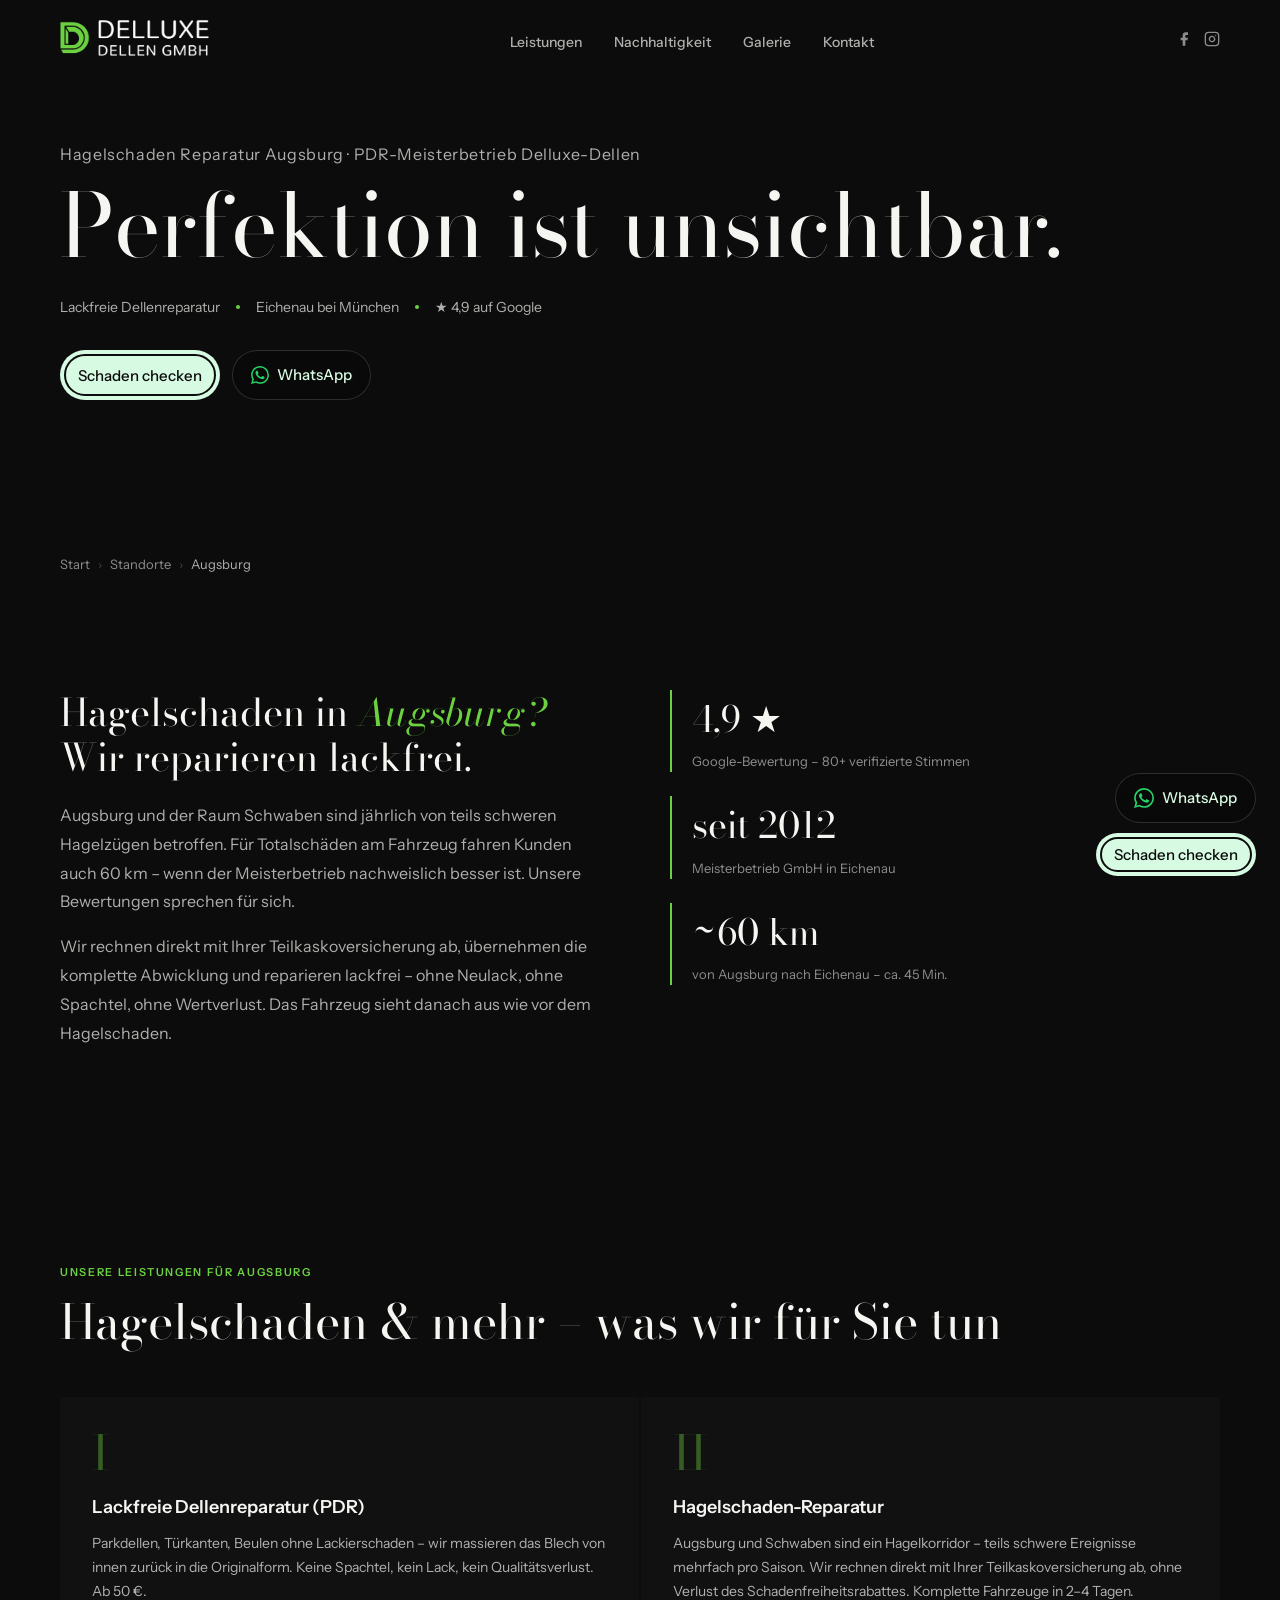
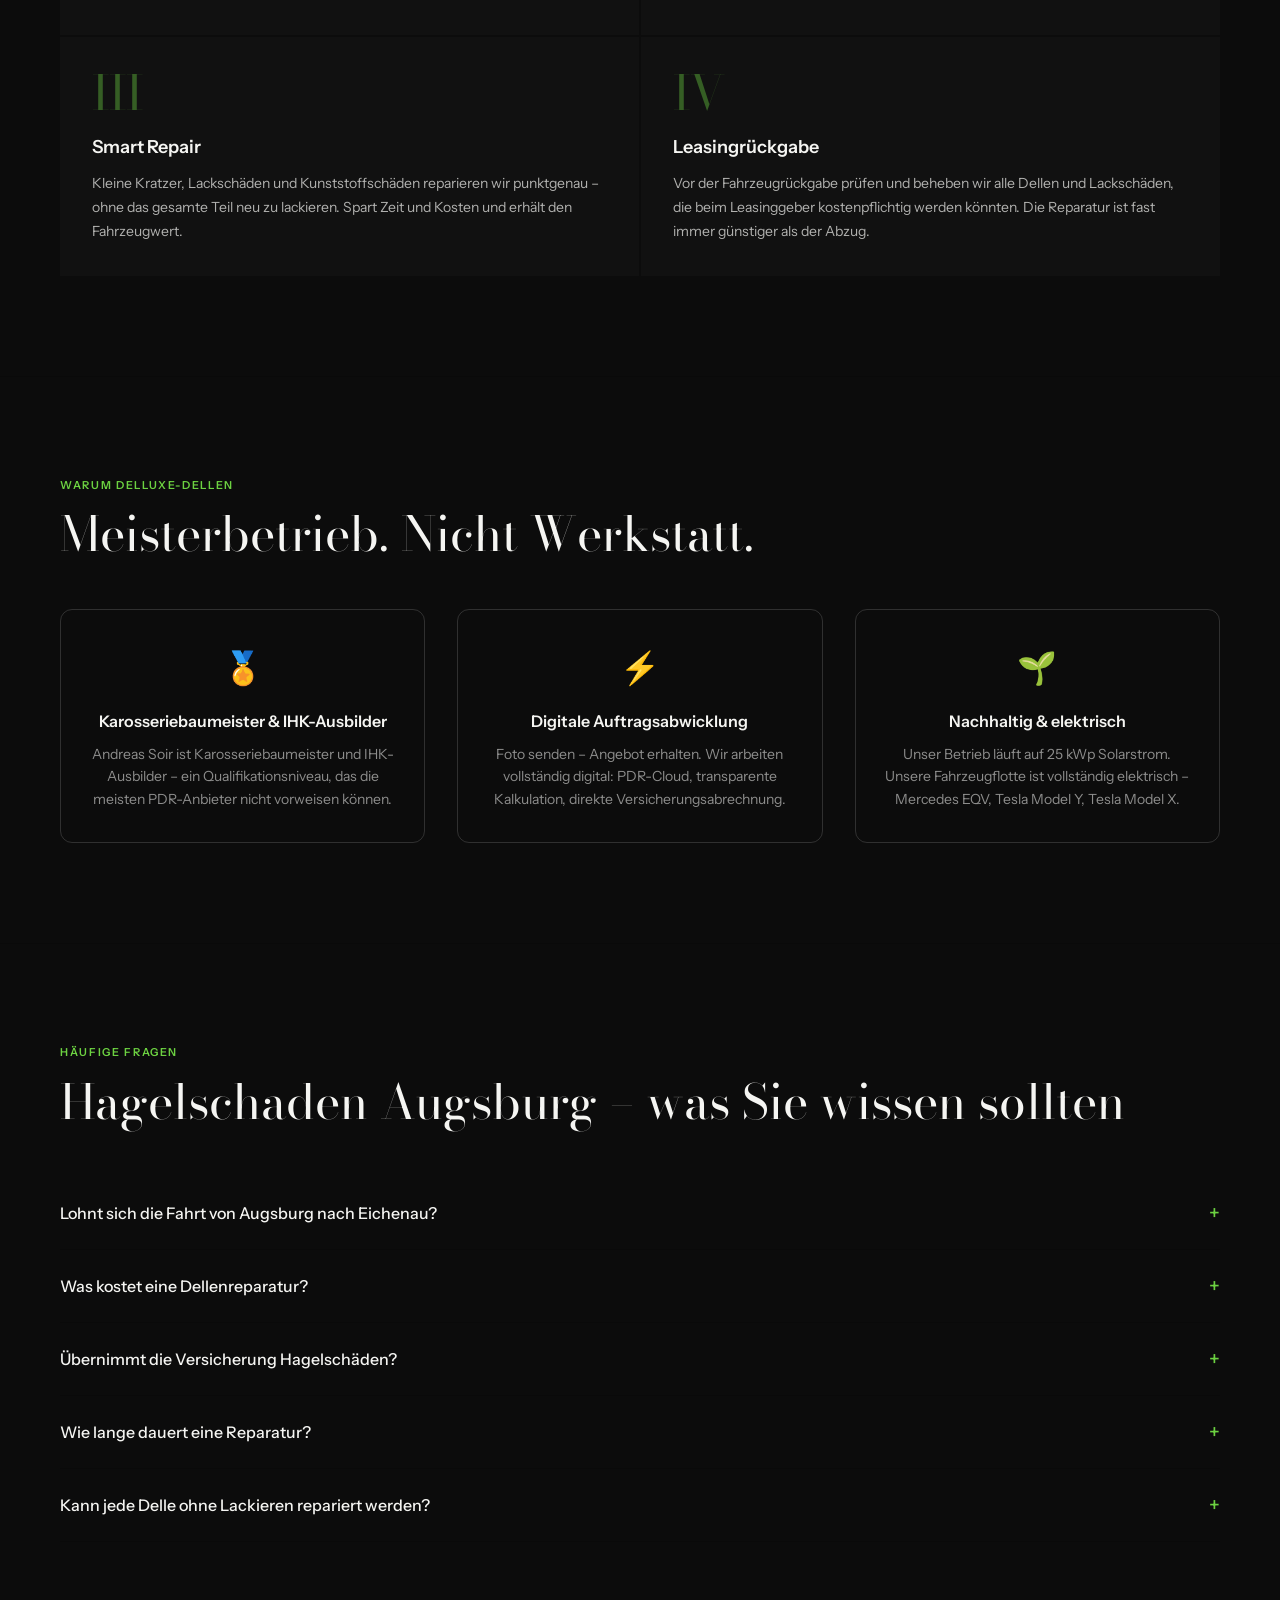
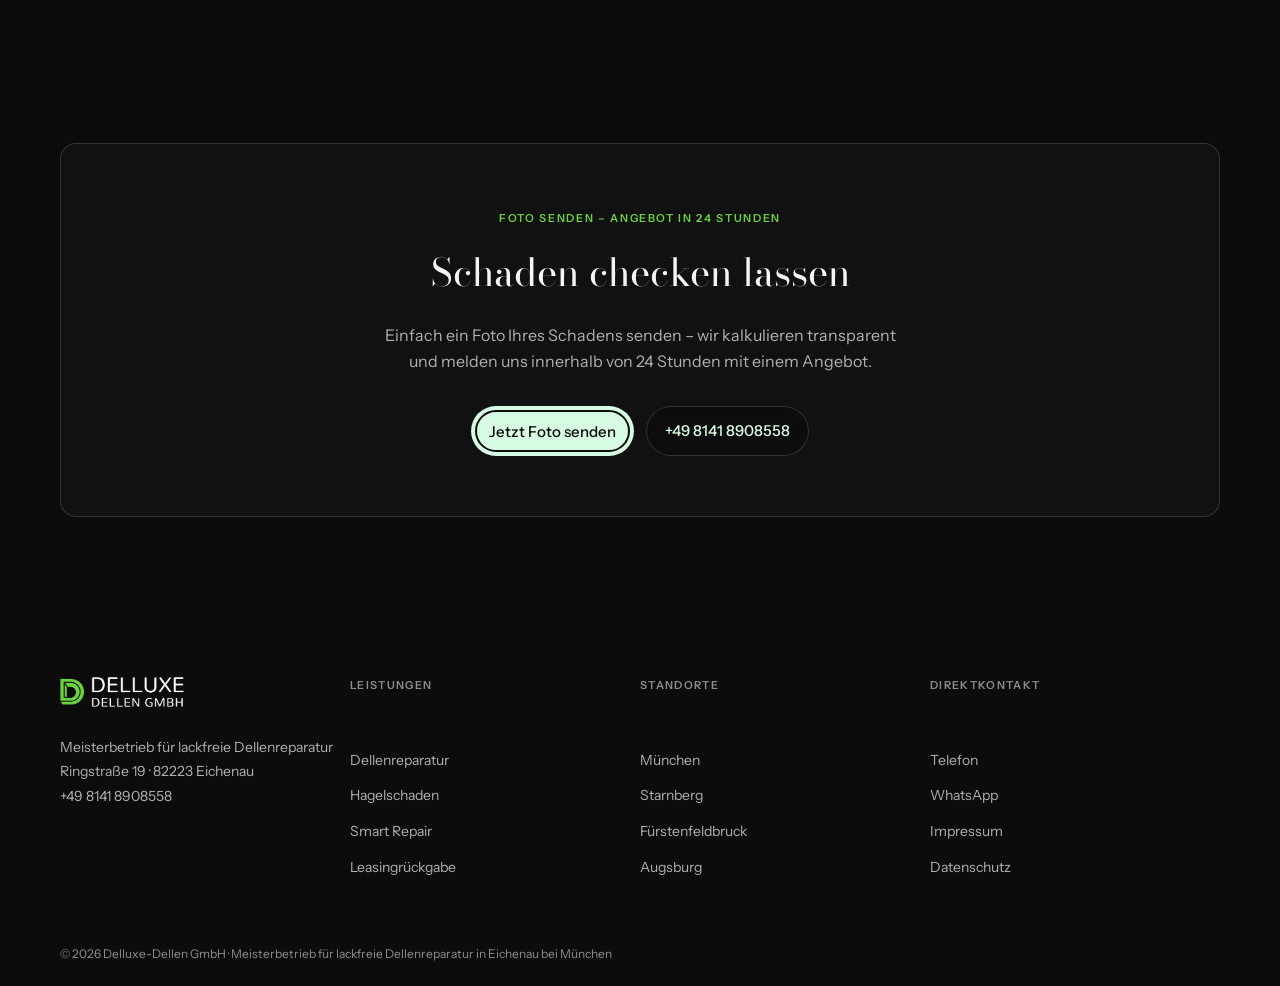
==== commit 0a0ec8cb: "changed background" ====
--- a/augsburg.html
+++ b/augsburg.html
@@ -372,46 +372,6 @@
     <button class="btn btn--green" style="white-space:nowrap" id="schadenModalOpen3">Schaden checken</button>
   </div>
 
-  <script>
-    const navbar = document.getElementById('navbar');
-    window.addEventListener('scroll', () => { navbar.classList.toggle('navbar--scrolled', window.scrollY > 30); }, { passive: true });
-
-    (function () {
-      const hamburger = document.getElementById('navHamburger');
-      const panel = document.getElementById('navMobilePanel');
-      if (!hamburger || !panel) return;
-      function openMenu() { panel.classList.add('is-open'); panel.setAttribute('aria-hidden','false'); hamburger.setAttribute('aria-expanded','true'); }
-      function closeMenu() { panel.classList.remove('is-open'); panel.setAttribute('aria-hidden','true'); hamburger.setAttribute('aria-expanded','false'); }
-      hamburger.addEventListener('click', () => panel.classList.contains('is-open') ? closeMenu() : openMenu());
-      panel.querySelectorAll('a').forEach(a => a.addEventListener('click', closeMenu));
-    })();
-
-    (function () {
-      const modal = document.getElementById('schadenModal');
-      const closeBtn = document.getElementById('schadenModalClose');
-      const fileInput = document.getElementById('sf-upload');
-      const fileNames = document.getElementById('sfFileNames');
-      function openModal() { modal.classList.add('is-open'); document.body.style.overflow = 'hidden'; }
-      function closeModal() { modal.classList.remove('is-open'); document.body.style.overflow = ''; }
-      ['schadenModalOpen','schadenModalOpen2','schadenModalOpen3'].forEach(id => {
-        const btn = document.getElementById(id);
-        if (btn) btn.addEventListener('click', openModal);
-      });
-      closeBtn.addEventListener('click', closeModal);
-      modal.addEventListener('click', e => { if (e.target === modal) closeModal(); });
-      document.addEventListener('keydown', e => { if (e.key === 'Escape') closeModal(); });
-      if (fileInput) fileInput.addEventListener('change', () => { fileNames.textContent = [...fileInput.files].map(f => f.name).join(', '); });
-      document.getElementById('schadenForm').addEventListener('submit', e => { e.preventDefault(); alert('Danke! Wir melden uns bei Ihnen.'); closeModal(); });
-    })();
-
-    document.querySelectorAll('.faq-question').forEach(btn => {
-      btn.addEventListener('click', () => {
-        const item = btn.closest('.faq-item');
-        const isOpen = item.classList.contains('is-open');
-        document.querySelectorAll('.faq-item').forEach(i => i.classList.remove('is-open'));
-        if (!isOpen) item.classList.add('is-open');
-      });
-    });
-  </script>
+  <script src="scripts.js"></script>
 </body>
 </html>
